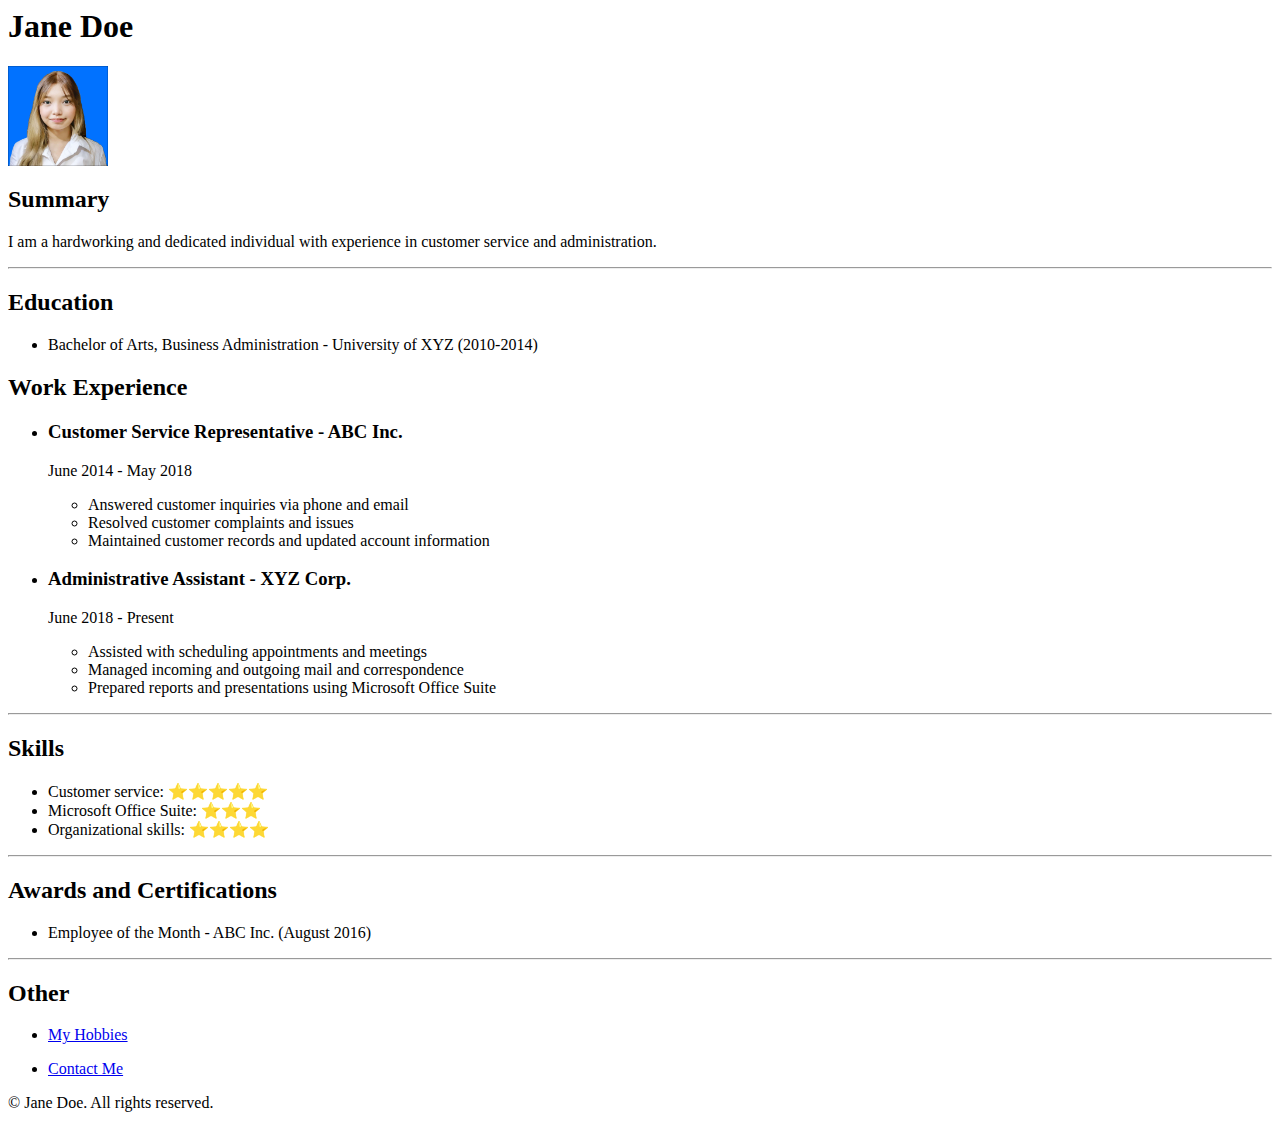
==== index.html @ 129b65f6 "Initial commit" ====
<html>
  <head>
    <title>Resume</title>
  </head>

  <body>
      <h1>Jane Doe</h1>
      <img src="ali.jpg" alt="Picture" width="100px">
      <h2>Summary</h2>
    <p>
      I am a hardworking and dedicated individual with experience in customer
      service and administration.
    </p>
    <hr>
      <h2>Education</h2>
    <p>
      <ul>
        <li>
        Bachelor of Arts, Business Administration - University of XYZ (2010-2014)
        </li>
      </ul>
    </p>
      <h2>Work Experience</h2>
      <ul>
        <li>
          <h3>
            Customer Service Representative - ABC Inc.
          </h3>
          <p>June 2014 - May 2018</p>
          <ul>
            <li>Answered customer inquiries via phone and email</li>
            <li>Resolved customer complaints and issues</li>
            <li>Maintained customer records and updated account information</li>
          </ul>
      </ul>
      <ul>
        <li>
          <h3>
            Administrative Assistant - XYZ Corp.
          </h3>
          <p>June 2018 - Present</p>
          <ul>
            <li>Assisted with scheduling appointments and meetings</li>
            <li>Managed incoming and outgoing mail and correspondence</li>
            <li>Prepared reports and presentations using Microsoft Office Suite</li>
          </ul>
      </ul>
      <hr>
      <h2>Skills</h2>
      <ul>
        <li>Customer service: ⭐️⭐️⭐️⭐️⭐️</li>
        <li>Microsoft Office Suite: ⭐️⭐️⭐️</li>
        <li>Organizational skills: ⭐️⭐️⭐️⭐️</li>
      </ul>
      <hr>
      <h2>Awards and Certifications</h2>
      <ul>
        <li>Employee of the Month - ABC Inc. (August 2016)</li>
      </ul>
      <hr>
      <h2>Other</h2>
      <ul>
        <li>
          <a href="hobbies.html" target="_blank">My Hobbies</a>
        </li>
      </ul>
      <ul>
        <li>
          <a href="contact.html" target="_blank">Contact Me</a>
        </li>
      </ul>
      <p>© Jane Doe. All rights reserved.</p>
  </body>
</html>
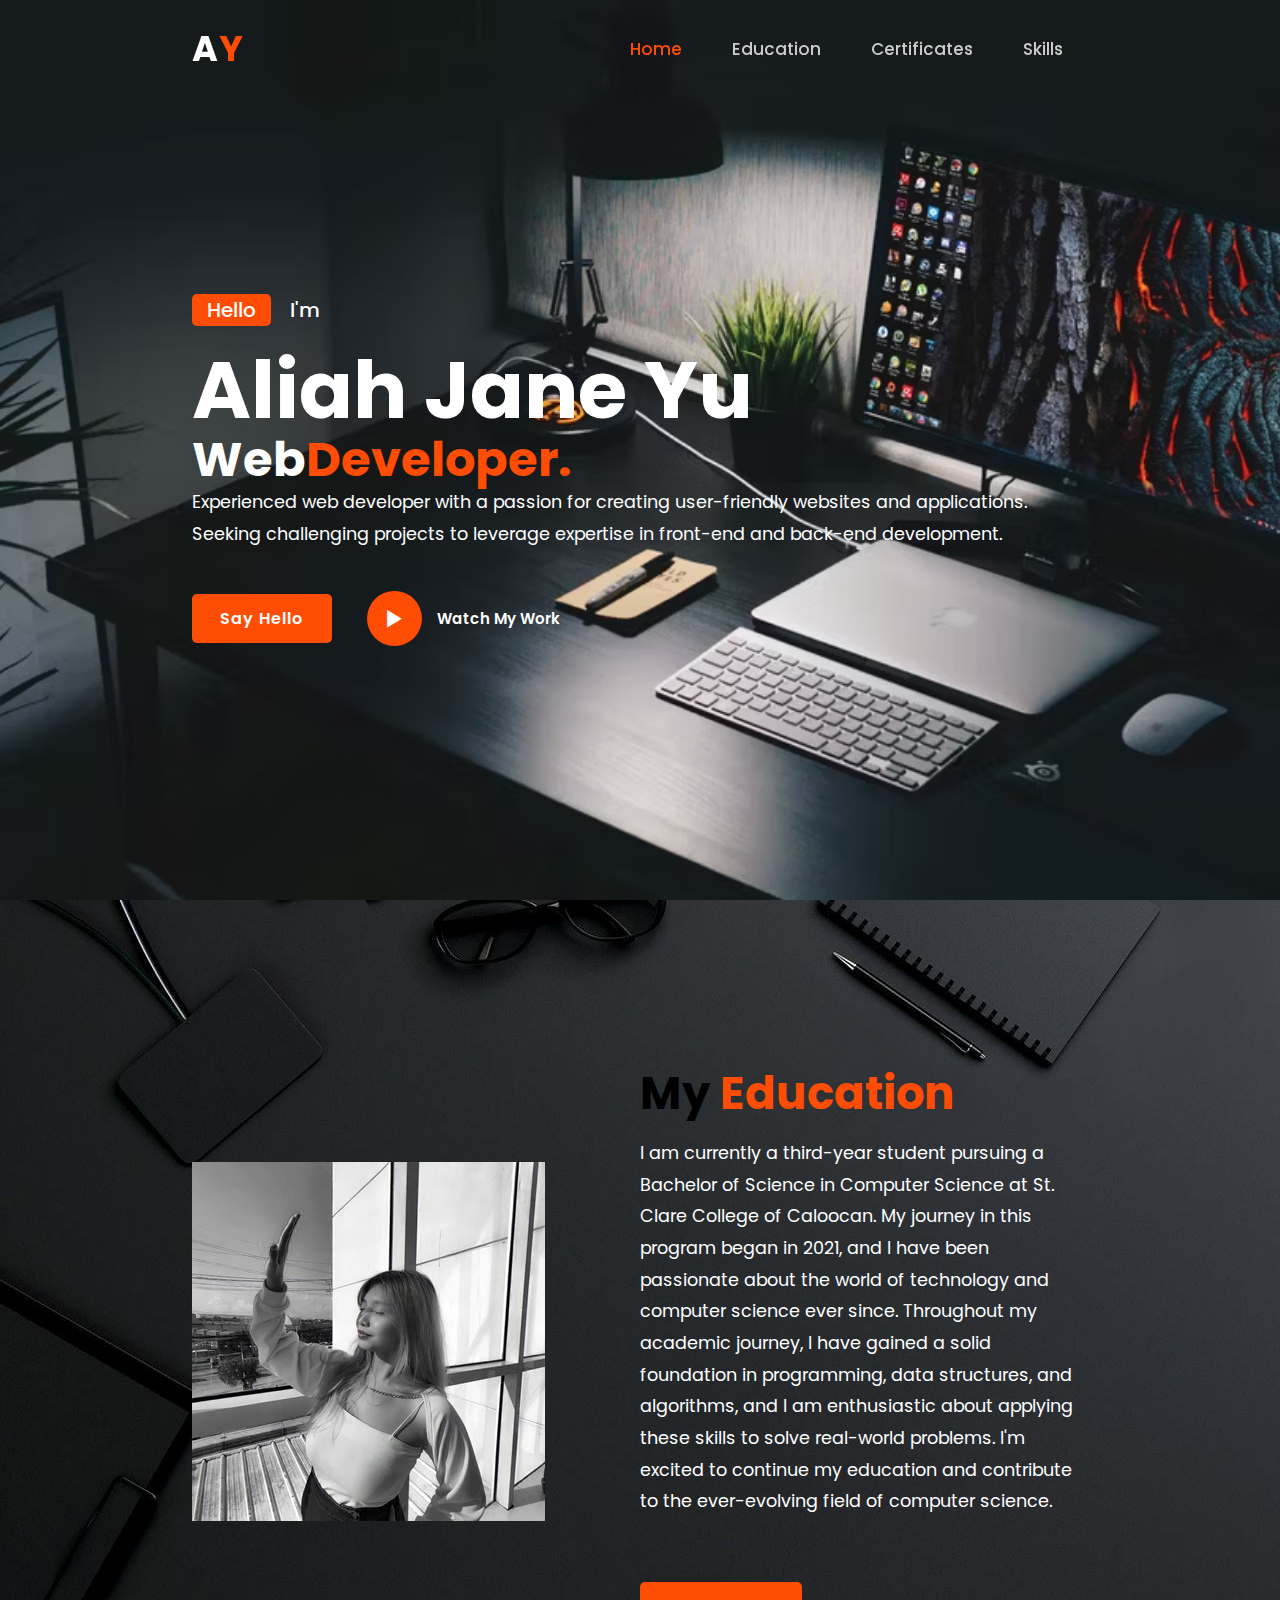
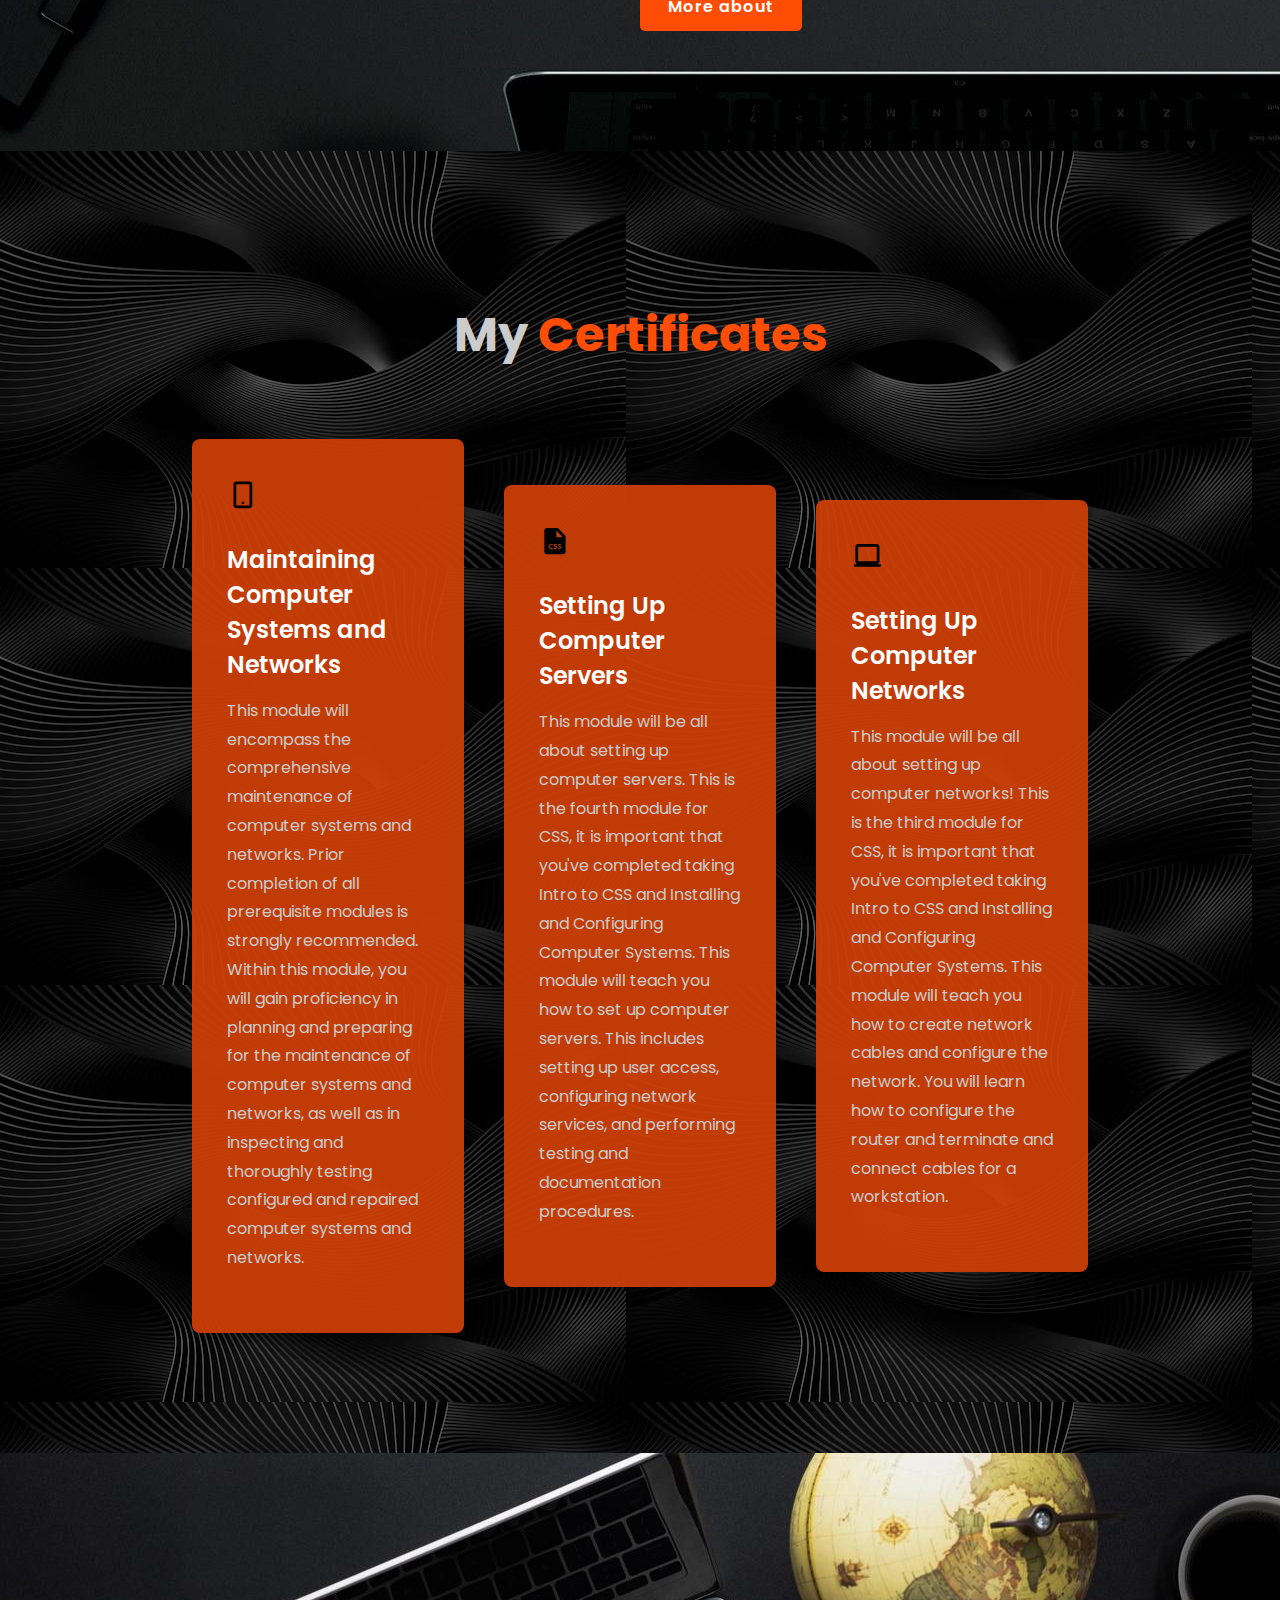
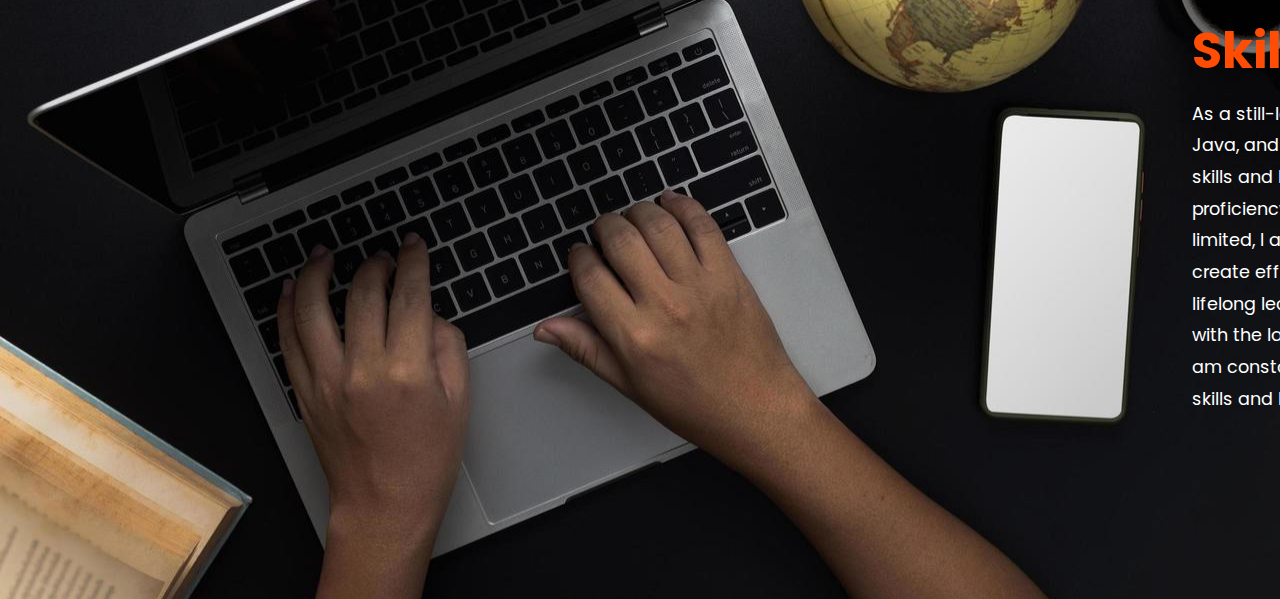
==== commit ff0198c1: "Initial commit" ====
--- a/index.html
+++ b/index.html
@@ -1,74 +1,144 @@
+<!DOCTYPE html>
 <html>
   <head>
-    <title>Resume</title>
+    <meta charset="UTF-8" />
+    <meta name="viewport" content="width=device-width, initial-scale=1.0" />
+    <title>My Portfolio | ALI</title>
+
+    <link rel="stylesheet" href="style.css" />
+    <link
+      rel="stylesheet"
+      href="https://unpkg.com/boxicons@latest/css/boxicons.min.css" />
+    <link rel="preconnect" href="https://fonts.googleapis.com" />
+    <link rel="preconnect" href="https://fonts.gstatic.com" crossorigin />
+    <link
+      href="https://fonts.googleapis.com/css2?family=Poppins:wght@100;200;300;400;500;600;700;800;900&display=swap"
+      rel="stylesheet" />
   </head>
 
   <body>
-      <h1>Jane Doe</h1>
-      <img src="ali.jpg" alt="Picture" width="100px">
-      <h2>Summary</h2>
-    <p>
-      I am a hardworking and dedicated individual with experience in customer
-      service and administration.
-    </p>
-    <hr>
-      <h2>Education</h2>
-    <p>
-      <ul>
-        <li>
-        Bachelor of Arts, Business Administration - University of XYZ (2010-2014)
-        </li>
+    <header>
+      <a href="#" class="logo">A<span>Y</span></a>
+
+      <ul class="navlist">
+        <li><a href="#home" class="active">Home</a></li>
+        <li><a href="#education">Education</a></li>
+        <li><a href="#certificates">Certificates</a></li>
+        <li><a href="#skills">Skills</a></li>
       </ul>
-    </p>
-      <h2>Work Experience</h2>
-      <ul>
-        <li>
-          <h3>
-            Customer Service Representative - ABC Inc.
-          </h3>
-          <p>June 2014 - May 2018</p>
-          <ul>
-            <li>Answered customer inquiries via phone and email</li>
-            <li>Resolved customer complaints and issues</li>
-            <li>Maintained customer records and updated account information</li>
-          </ul>
-      </ul>
-      <ul>
-        <li>
-          <h3>
-            Administrative Assistant - XYZ Corp.
-          </h3>
-          <p>June 2018 - Present</p>
-          <ul>
-            <li>Assisted with scheduling appointments and meetings</li>
-            <li>Managed incoming and outgoing mail and correspondence</li>
-            <li>Prepared reports and presentations using Microsoft Office Suite</li>
-          </ul>
-      </ul>
-      <hr>
-      <h2>Skills</h2>
-      <ul>
-        <li>Customer service: ⭐️⭐️⭐️⭐️⭐️</li>
-        <li>Microsoft Office Suite: ⭐️⭐️⭐️</li>
-        <li>Organizational skills: ⭐️⭐️⭐️⭐️</li>
-      </ul>
-      <hr>
-      <h2>Awards and Certifications</h2>
-      <ul>
-        <li>Employee of the Month - ABC Inc. (August 2016)</li>
-      </ul>
-      <hr>
-      <h2>Other</h2>
-      <ul>
-        <li>
-          <a href="hobbies.html" target="_blank">My Hobbies</a>
-        </li>
-      </ul>
-      <ul>
-        <li>
-          <a href="contact.html" target="_blank">Contact Me</a>
-        </li>
-      </ul>
-      <p>© Jane Doe. All rights reserved.</p>
+
+      <div class="bx bx-menu" id="menu-icon"></div>
+    </header>
+    <section class="home" id="home">
+      <div class="home-text">
+        <div class="slide">
+          <span class="one">Hello</span>
+          <span class="two">I'm</span>
+        </div>
+        <h1>Aliah Jane Yu</h1>
+        <h3>Web<span>Developer.</span></h3>
+        <p>
+          Experienced web developer with a passion for creating user-friendly
+          websites and applications. Seeking challenging projects to leverage
+          expertise in front-end and back-end development.
+        </p>
+        <div class="button">
+          <a href="#" class="btn">Say Hello</a>
+          <a href="#" class="btn2"
+            ><span><i class="bx bx-play"></i></span>Watch My Work</a
+          >
+        </div>
+      </div>
+    </section>
+
+    <section class="education" id="education">
+      <div class="education-img">
+        <img src="Picture4.jpg" />
+      </div>
+      <div class="education-text">
+        <h2>My <span>Education</span></h2>
+        <p>
+          I am currently a third-year student pursuing a Bachelor of Science in
+          Computer Science at St. Clare College of Caloocan. My journey in this
+          program began in 2021, and I have been passionate about the world of
+          technology and computer science ever since. Throughout my academic
+          journey, I have gained a solid foundation in programming, data
+          structures, and algorithms, and I am enthusiastic about applying these
+          skills to solve real-world problems. I'm excited to continue my
+          education and contribute to the ever-evolving field of computer
+          science.
+        </p>
+        <a href="#" class="btn">More about</a>
+      </div>
+    </section>
+    <section class="certificate" id="certificates">
+      <div class="main-text">
+        <h2>My <span>Certificates</span></h2>
+      </div>
+      <div class="certificate-content">
+        <div class="box">
+          <div class="s-icons">
+            <i class="bx bx-mobile-alt"></i>
+          </div>
+          <h3>Maintaining Computer Systems and Networks</h3>
+          <p>
+            This module will encompass the comprehensive maintenance of computer
+            systems and networks. Prior completion of all prerequisite modules
+            is strongly recommended. Within this module, you will gain
+            proficiency in planning and preparing for the maintenance of
+            computer systems and networks, as well as in inspecting and
+            thoroughly testing configured and repaired computer systems and
+            networks.
+          </p>
+        </div>
+        <div class="box">
+          <div class="s-icons">
+            <i class="bx bxs-file-css"></i>
+          </div>
+          <h3>Setting Up Computer Servers</h3>
+          <p>
+            This module will be all about setting up computer servers. This is
+            the fourth module for CSS, it is important that you've completed
+            taking Intro to CSS and Installing and Configuring Computer Systems.
+            This module will teach you how to set up computer servers. This
+            includes setting up user access, configuring network services, and
+            performing testing and documentation procedures.
+          </p>
+        </div>
+        <div class="box">
+          <div class="s-icons">
+            <i class="bx bx-laptop"></i>
+          </div>
+          <h3>Setting Up Computer Networks</h3>
+          <p>
+            This module will be all about setting up computer networks! This is
+            the third module for CSS, it is important that you've completed
+            taking Intro to CSS and Installing and Configuring Computer Systems.
+            This module will teach you how to create network cables and
+            configure the network. You will learn how to configure the router
+            and terminate and connect cables for a workstation.
+          </p>
+        </div>
+      </div>
+    </section>
+    <section class="skills" id="skills">
+      <div class="skills-img">
+        <div class="skills-text">
+          <h2><span>Skills</span> & <span>Interest</span></h2>
+          <p>
+            As a still-learning programmer with a foundation in C, Java, and C#,
+            I have a strong interest in expanding my skills and knowledge in
+            programming. While my proficiency in these programming languages may
+            be limited, I am enthusiastic about developing my skills to create
+            efficient and innovative software solutions. As a lifelong learner,
+            I am committed to staying up-to-date with the latest trends and
+            techniques in the field, and I am constantly seeking out
+            opportunities to enhance my skills and knowledge.
+          </p>
+        </div>
+      </div>
+    </section>
+
+    <script src="script.js"></script>
   </body>
 </html>
--- a/style.css
+++ b/style.css
@@ -0,0 +1,280 @@
+*{
+    margin: 0;
+    padding: 0;
+    box-sizing: border-box;
+    font-family: 'Poppins', sans-serif;
+    text-decoration: none;
+    list-style: none;
+    scroll-behavior: smooth;
+
+}
+header{
+    position: fixed;
+    width: 100%;
+    top: 0;
+    right: 0;
+    z-index: 1000;
+    display: flex;
+    align-items: center;
+    justify-content: space-between;
+    background: transparent;
+    padding: 22px 15%;
+    border-bottom: 1px soid transparent;
+    transition: all .45s ease;
+}
+.logo{
+    color: #fff;
+    font-size: 35px;
+    font-weight: 700;
+    letter-spacing: 1px;
+}
+span{
+    color: #ff4d05;
+}
+.navlist{
+    display: flex;
+}
+.navlist a{
+    color: #ccc;
+    font-size: 17px;
+    font-weight: 500;
+    margin: 0 25px;
+    transition: all .45s ease;
+}
+.navlist a:hover {
+    color: #ff4d05;
+}
+.navlist a.active{
+    color: #ff4d05;
+}
+#menu-icon{
+    font-size: 35px;
+    color: #fff;
+    z-index: 10001;
+    cursor: pointer;
+    margin-left: 25px;
+    display: none;
+}
+section{
+    padding: 160px 15% 120px;
+}
+.home{
+    position: relative;
+    height: 100vh;
+    width: 100%;
+    background-image: url(bg1.avif);
+    background-size: cover;
+    background-position: center;
+    display: flex;
+    align-items: center;
+    justify-content: flex-start;
+    
+}
+.slide{
+    margin-bottom: 20px;
+}
+.one{
+    display: inline-block;
+    margin-right: 15px;
+    height: 32px;
+    padding: 0 15px;
+    line-height: 32px;
+    font-size: 20px;
+    font-weight: 500;
+    border-radius: 5px;
+    background: #ff4d05;
+    color: #fff;
+}
+.two{
+    display: inline-block;
+    color: #fff;
+    font-size: 20px;
+    font-weight: 500;
+}
+.home-text h1{
+    font-size: 5rem;
+    font-weight: 700;
+    color: #fff;
+    line-height: 1.1;
+    margin: 0,0, 8px;
+}
+.home-text h3{
+    color: #fff;
+    margin: 0,0, 35px;
+    font-size: 3rem;
+    font-weight: 700;
+    line-height: 1.1;
+}
+.home-text p{
+    color: #fff;
+    margin: 0,0, 35px;
+    font-size: 1.1rem;
+    line-height: 1.8;
+    margin-bottom: 40px;
+}
+.button{
+    display: inline-flex;
+    align-items: center;
+    justify-content: center;
+}
+.btn{
+    display: inline-block;
+    padding: 12px 28px;
+    background: #ff4d05;
+    border-radius: 5px;
+    color: #fff;
+    font-size: 1rem;
+    letter-spacing: 1px;
+    font-weight: 600;
+    transition: all .45s ease;
+}
+.btn:hover{
+    transform: scale(0.9);
+}
+.btn2{
+    display: inline-flex;
+    align-items: center;
+    justify-content: center;
+    color: #fff;
+    font-size: 15px;
+    font-weight: 600;
+    margin-left: 35px;
+}
+.btn2 span i{
+    height: 55px;
+    width: 55px;
+    background: #ff4d05;
+    color: #fff;
+    display:flex;
+    align-items: center;
+    justify-content: center;
+    font-size: 35px;
+    border-radius: 50%;
+    margin-right: 15px;
+    transition: all .45s ease;
+}
+.btn2 span i:hover{
+    transform: scale(1.1) translateY(5px);
+}
+
+.education-text h2{
+    font-size: 45px;
+    margin-right: 100px;
+    margin-bottom: 10px;
+}
+.education-text p{
+    font-size:1.1rem;
+    line-height: 1.8;
+    margin-bottom: 4rem;
+    color: #FFF;
+}
+header.sticky{
+    background: #212120;
+    border-bottom: 1px solid #fffbfb;
+    padding: 12px 15%;
+}
+.education{
+    display: grid;
+    grid-template-columns: repeat(2, 1fr);
+    align-items: center;
+    grid: 1.5rem;
+    background-image: url(bg2.jpg);
+}
+.education-img{
+    max-width: 530px;
+    height: auto;
+    width: 100%;
+    border-radius: 8px;
+}
+.certificate{
+    background-image: url(bg3.avif);
+}
+.main-text{
+    text-align: center;
+}
+.main-text p{
+    color: #ccc;
+    font-size: 15px;
+    margin-bottom: 15px;
+
+}
+.main-text h2{
+    font-size: 3rem;
+    line-height: 1;
+    color: #ccc;
+}
+.main-text h2{
+    font-size: 3rem;
+    line-height: 1;
+}
+
+.certificate-content{
+    display: grid;
+    grid-template-columns: repeat(auto-fit, minmax(250px, auto));
+    align-items: center;
+    gap: 2.5rem;
+    margin-top: 5rem;
+}
+.box{
+    background: #cd3f07f0;
+    padding: 35px 35px;
+    border-radius: 8px;
+    transition: all .45s ease;
+}
+.s-icons{
+    font-size: 32px;
+    margin-bottom: 20px;
+    
+
+}
+.box h3{
+    font-size: 24px;
+    font-weight: 600;
+    color: #fff;
+    margin-bottom: 15px;
+}
+.box p{
+    color: #ccc;
+    font-size: 1rem;
+    line-height: 1.8;
+    margin-bottom: 25px;
+}
+.box:hover{
+    transform: translateY(-8px);
+    cursor: pointer;
+}
+.skills{
+    
+    background-image: url(bg4.jpg);
+    
+}
+.skills h2{
+    font-size: 50px;
+    margin-right: 900px;
+    margin-bottom: 10px;
+    color: #fff;
+    margin-right: 100px;
+    margin-left: 200%;
+    width: 100%;
+}
+.skills p{
+    font-size:1.2rem 10px;
+    line-height: 1.8;
+    margin-bottom: 4rem;
+    color: #fff;
+    justify-content: left;
+    margin-left: 200%;
+    width: 100%;
+}
+.skills-img{
+    max-width: 500px;
+    height: auto;
+    width: 100%;
+    border-radius: 160px;
+}
+.skills-text p{
+    font-size:1.1rem;
+    line-height: 1.8;
+    margin-bottom: 4rem;
+}
+
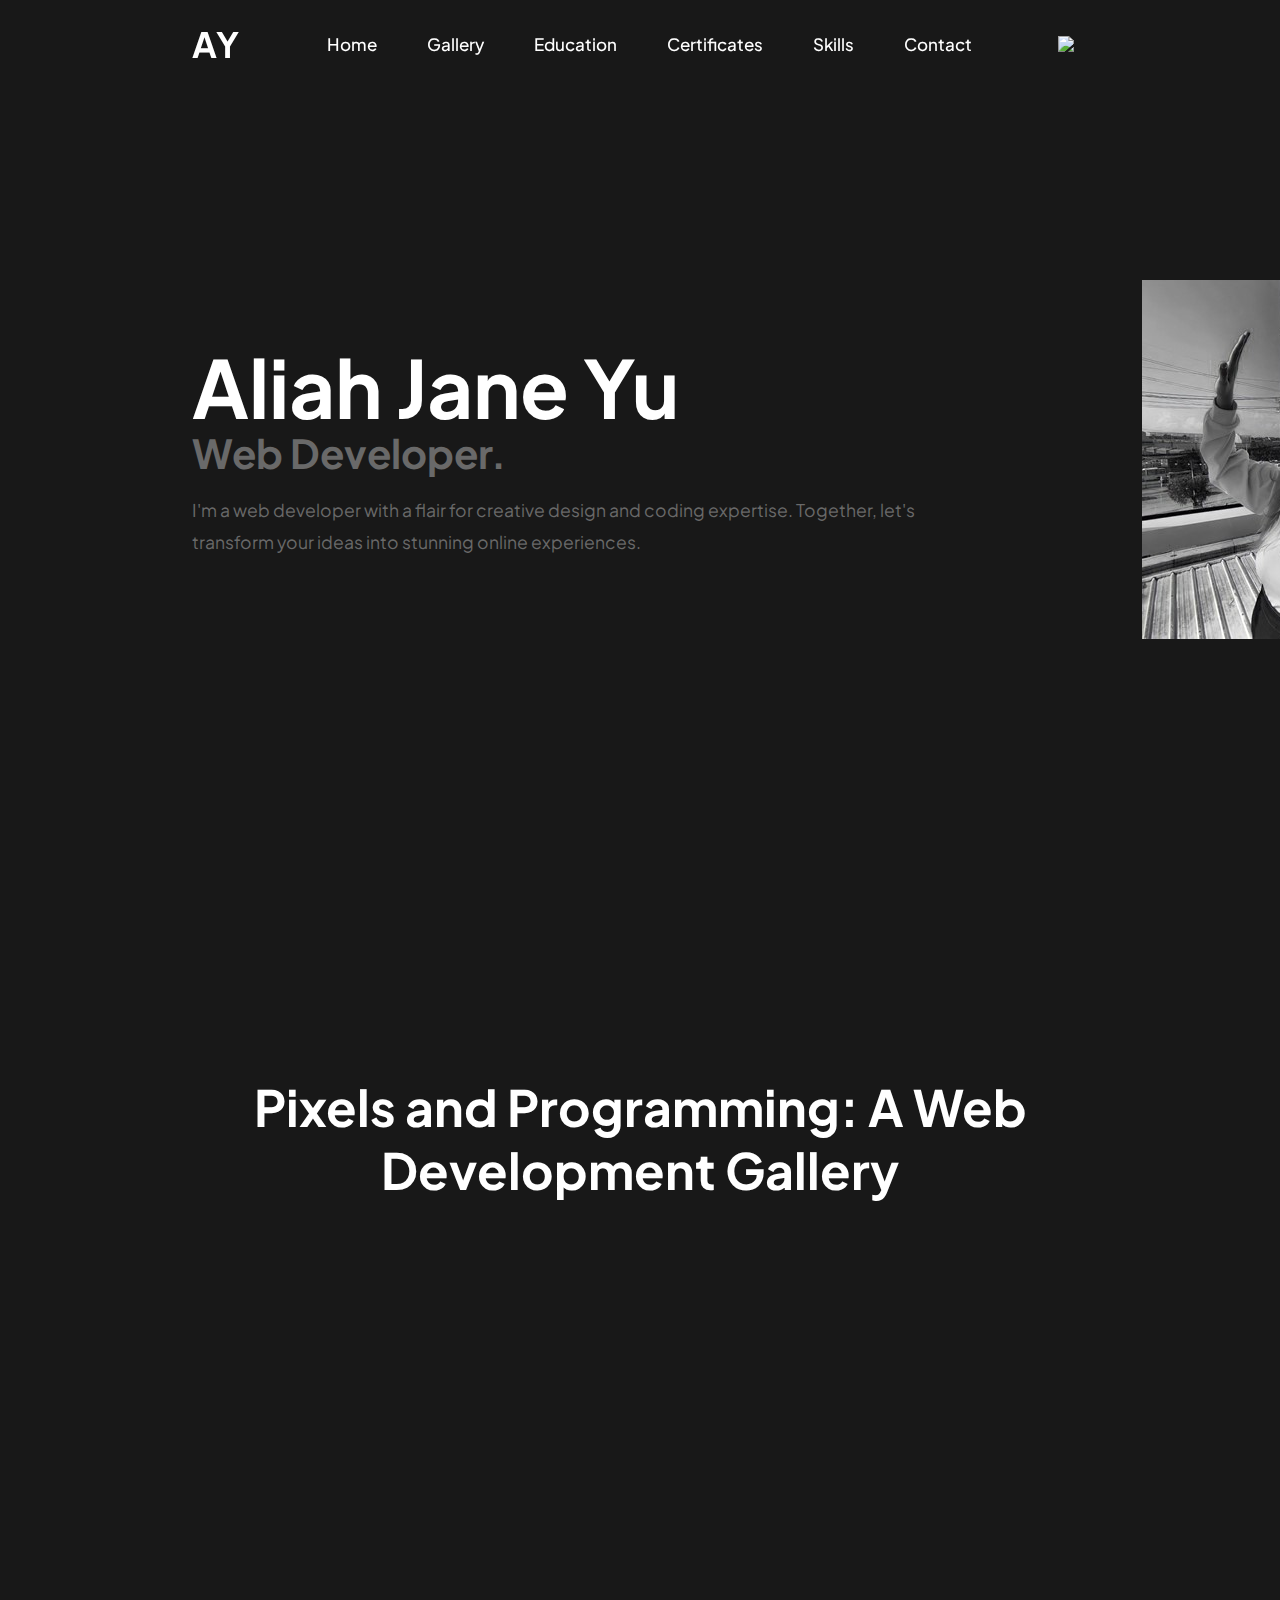
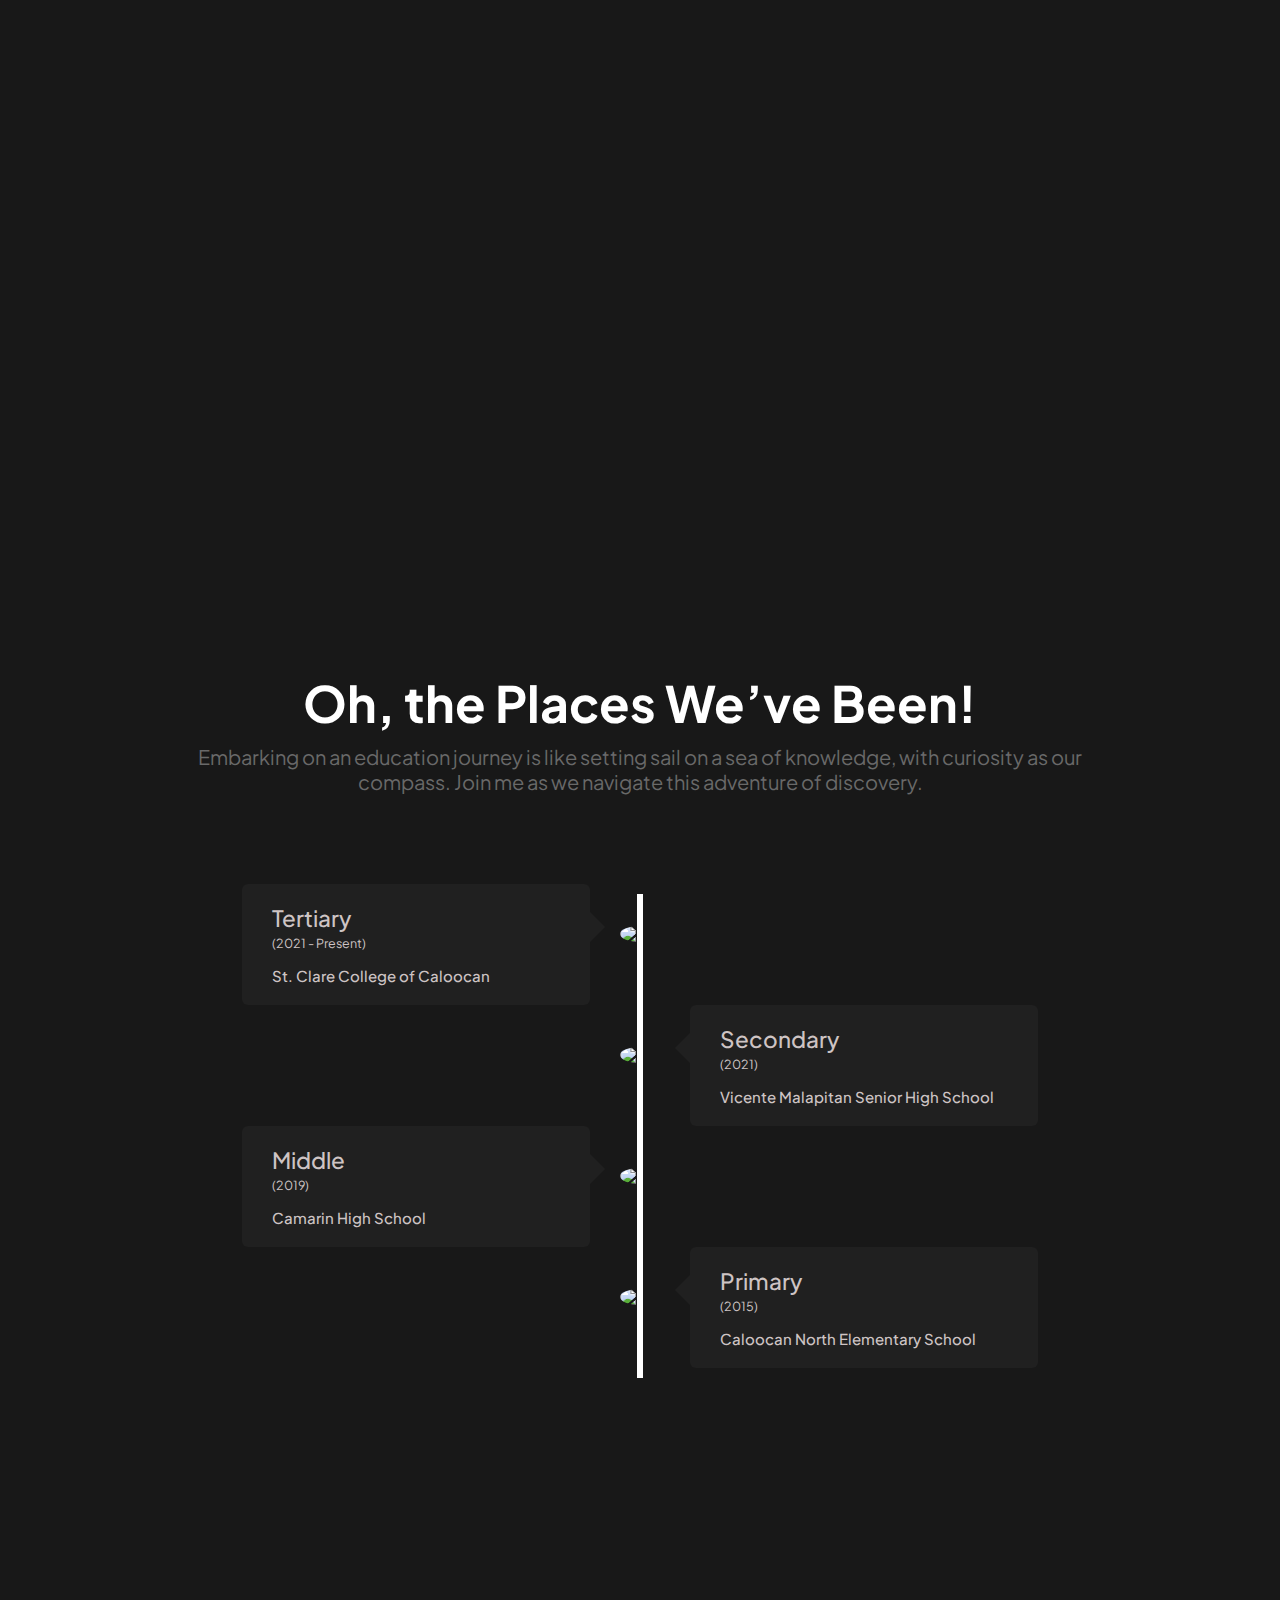
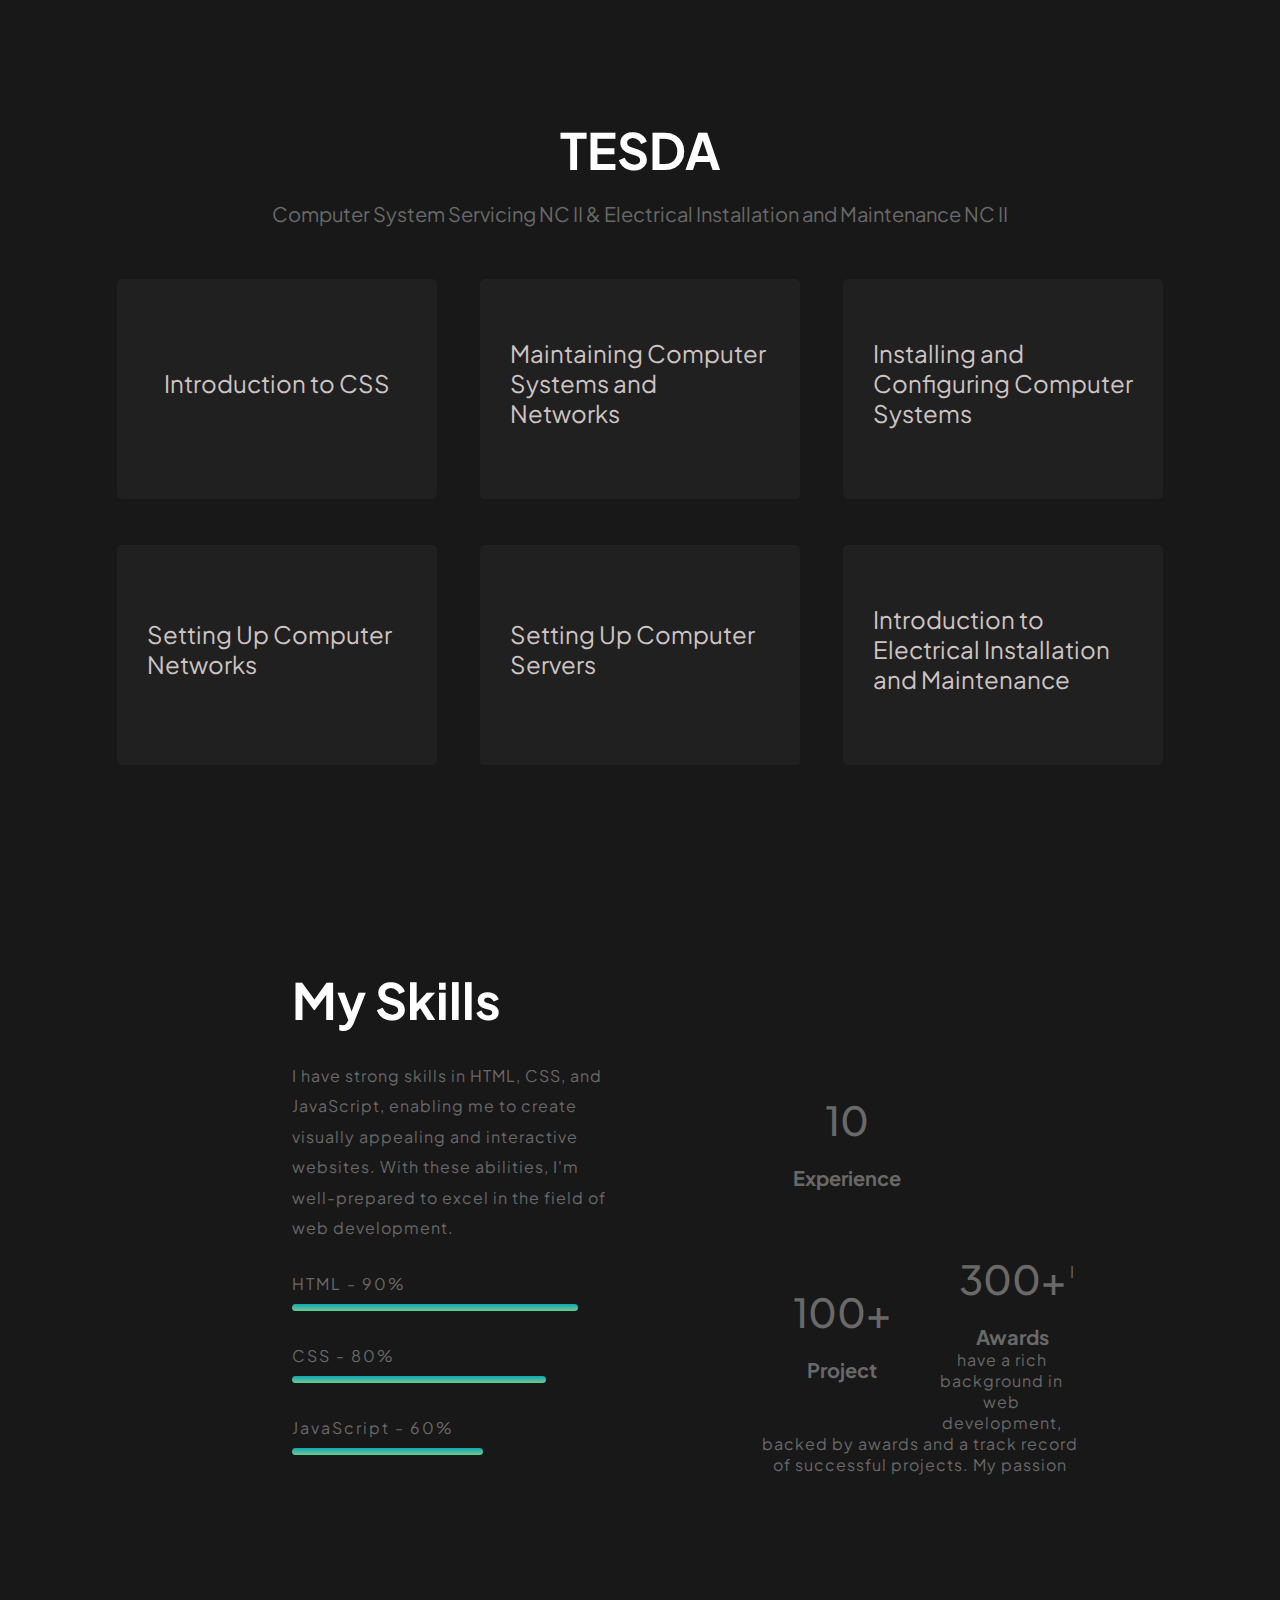
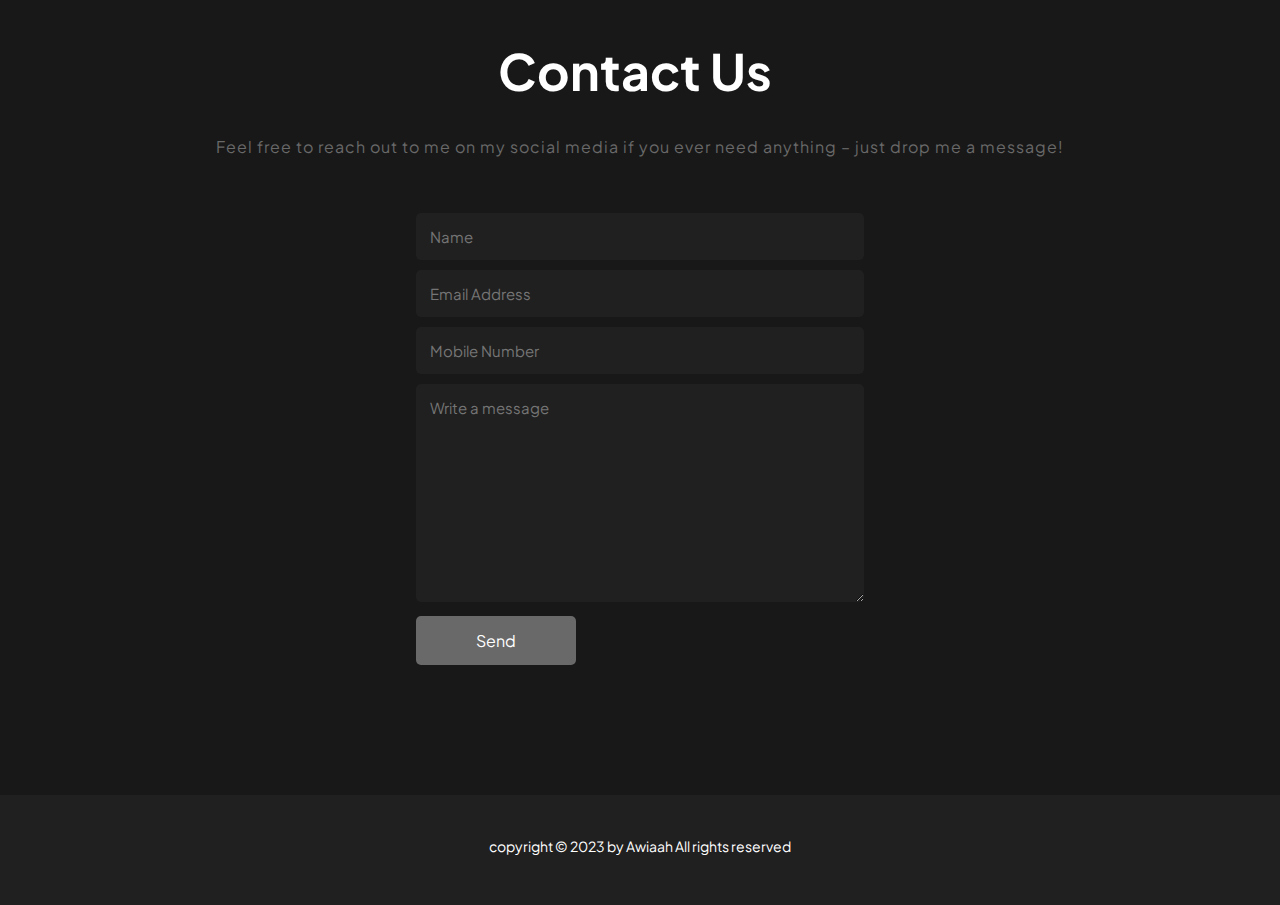
==== commit 2477ca92: "Add files via upload" ====
--- a/index.html
+++ b/index.html
@@ -6,139 +6,226 @@
     <title>My Portfolio | ALI</title>
 
     <link rel="stylesheet" href="style.css" />
-    <link
-      rel="stylesheet"
-      href="https://unpkg.com/boxicons@latest/css/boxicons.min.css" />
-    <link rel="preconnect" href="https://fonts.googleapis.com" />
-    <link rel="preconnect" href="https://fonts.gstatic.com" crossorigin />
-    <link
-      href="https://fonts.googleapis.com/css2?family=Poppins:wght@100;200;300;400;500;600;700;800;900&display=swap"
-      rel="stylesheet" />
+      
+    <link rel="preconnect" href="https://fonts.googleapis.com">
+      <link rel="preconnect" href="https://fonts.gstatic.com" crossorigin>
+      <link href="https://fonts.googleapis.com/css2?family=Plus+Jakarta+Sans:wght@200;300;400;500;600;700;800&display=swap" rel="stylesheet">
+      <link rel="stylesheet" href="https://cdnjs.cloudflare.com/ajax/libs/font-awesome/6.4.2/css/all.min.css" integrity="sha512-z3gLpd7yknf1YoNbCzqRKc4qyor8gaKU1qmn+CShxbuBusANI9QpRohGBreCFkKxLhei6S9CQXFEbbKuqLg0DA==" crossorigin="anonymous" referrerpolicy="no-referrer" />
+      <link rel="stylesheet" href="https://cdn.jsdelivr.net/npm/bootstrap-icons@1.3.0/font/bootstrap-icons.css">
   </head>
 
   <body>
     <header>
+      <script src="script.js"></script>
       <a href="#" class="logo">A<span>Y</span></a>
-
       <ul class="navlist">
-        <li><a href="#home" class="active">Home</a></li>
+        <li><a href="#home">Home</a></li>
+        <li><a href="#gallery">Gallery</a></li>
         <li><a href="#education">Education</a></li>
         <li><a href="#certificates">Certificates</a></li>
         <li><a href="#skills">Skills</a></li>
+        <li><a href="#contact">Contact</a></li>
       </ul>
-
-      <div class="bx bx-menu" id="menu-icon"></div>
+      <img src="sun.png" id="icon">
+      <script>
+      const header = document.querySelector("header");
+      window.addEventListener("scroll", function() {
+      header.classList.toggle("sticky", window.scrollY > 100)
+      });
+    </script>
     </header>
+
     <section class="home" id="home">
-      <div class="home-text">
-        <div class="slide">
-          <span class="one">Hello</span>
-          <span class="two">I'm</span>
-        </div>
+        <div class="home-img">
+          <img src="Picture4.jpg">
+        </div>
+      
+        <div class="home-text">
+        
         <h1>Aliah Jane Yu</h1>
-        <h3>Web<span>Developer.</span></h3>
+        <h3>Web Developer.</h3>
         <p>
-          Experienced web developer with a passion for creating user-friendly
-          websites and applications. Seeking challenging projects to leverage
-          expertise in front-end and back-end development.
+          I'm a web developer with a flair for creative design and coding expertise. Together, let's transform your ideas into stunning online experiences.
         </p>
-        <div class="button">
-          <a href="#" class="btn">Say Hello</a>
-          <a href="#" class="btn2"
-            ><span><i class="bx bx-play"></i></span>Watch My Work</a
-          >
+
+        <div class="icons">
+          <a href="https://www.facebook.com/aliahjanebalbinyu/"><i class="fa-brands fa-square-facebook"></i></a>
+          <a href="https://github.com/awiaaahjane"><i class="fa-brands fa-github"></i></a>
+          <a href="https://www.linkedin.com/in/aliah-jane-yu-13119628a/"><i class="fa-brands fa-linkedin"></i></a>
+        </div>
+
+      </section>
+    
+    <section class="gallery" id="gallery">
+      <h2>Pixels and Programming: A Web Development Gallery</h2>
+      <div class="boxes">
+        <div class="photos">
+          <div class="img-box"><h3>Ash</h3></div>
+          <div class="img-box"><h3>Bella</h3></div>
+          <div class="img-box"><h3>Gojo</h3></div>
+          <div class="img-box"><h3>Rain</h3></div>
+          <div class="img-box"><h3>Hiro</h3></div>
+          <div class="img-box"><h3>Dizzy</h3></div>
+          <div class="img-box"><h3>Haru</h3></div>
+          <div class="img-box"><h3>Bulinggit</h3></div>
         </div>
       </div>
     </section>
 
     <section class="education" id="education">
-      <div class="education-img">
-        <img src="Picture4.jpg" />
-      </div>
       <div class="education-text">
-        <h2>My <span>Education</span></h2>
-        <p>
-          I am currently a third-year student pursuing a Bachelor of Science in
-          Computer Science at St. Clare College of Caloocan. My journey in this
-          program began in 2021, and I have been passionate about the world of
-          technology and computer science ever since. Throughout my academic
-          journey, I have gained a solid foundation in programming, data
-          structures, and algorithms, and I am enthusiastic about applying these
-          skills to solve real-world problems. I'm excited to continue my
-          education and contribute to the ever-evolving field of computer
-          science.
-        </p>
-        <a href="#" class="btn">More about</a>
-      </div>
-    </section>
+        <h2>Oh, the Places We’ve Been!</h2>
+        <p>Embarking on an education journey is like setting sail on a sea of knowledge, with curiosity as our compass. Join me as we navigate this adventure of discovery.</p>
+      </div>
+      <div class="timeline">
+        <div class="container left-container">
+          <img src="st.clarelogo.png">
+          <div class="text-box">
+            <h2>Tertiary</h2>
+            <small>(2021 - Present)</small>
+            <p>St. Clare College of Caloocan</p>
+            <span class="left-container-arrow"></span>
+          </div>
+        </div>
+
+        <div class="container right-container">
+          <img src="vmshslogo.jpg">
+          <div class="text-box">
+            <h2>Secondary </h2>
+            <small>(2021)</small>
+            <p>Vicente Malapitan Senior High School</p>
+            <span class="right-container-arrow"></span>
+          </div>
+        </div>
+        
+        <div class="container left-container">
+          <img src="chslogo.jpg">
+          <div class="text-box">
+            <h2>Middle</h2>
+            <small>(2019)</small>
+            <p>Camarin High School</p>
+            <span class="left-container-arrow"></span>
+          </div>
+        </div>
+        
+        <div class="container right-container">
+          <img src="cneslogo.jpg">
+          <div class="text-box">
+            <h2>Primary </h2>
+            <small>(2015)</small>
+            <p>Caloocan North Elementary School</p>
+            <span class="right-container-arrow"></span>
+          </div>
+        </div>
+      </div>
+    </section>
+
     <section class="certificate" id="certificates">
-      <div class="main-text">
-        <h2>My <span>Certificates</span></h2>
-      </div>
-      <div class="certificate-content">
-        <div class="box">
-          <div class="s-icons">
-            <i class="bx bx-mobile-alt"></i>
-          </div>
-          <h3>Maintaining Computer Systems and Networks</h3>
-          <p>
-            This module will encompass the comprehensive maintenance of computer
-            systems and networks. Prior completion of all prerequisite modules
-            is strongly recommended. Within this module, you will gain
-            proficiency in planning and preparing for the maintenance of
-            computer systems and networks, as well as in inspecting and
-            thoroughly testing configured and repaired computer systems and
-            networks.
-          </p>
-        </div>
-        <div class="box">
-          <div class="s-icons">
-            <i class="bx bxs-file-css"></i>
-          </div>
-          <h3>Setting Up Computer Servers</h3>
-          <p>
-            This module will be all about setting up computer servers. This is
-            the fourth module for CSS, it is important that you've completed
-            taking Intro to CSS and Installing and Configuring Computer Systems.
-            This module will teach you how to set up computer servers. This
-            includes setting up user access, configuring network services, and
-            performing testing and documentation procedures.
-          </p>
-        </div>
-        <div class="box">
-          <div class="s-icons">
-            <i class="bx bx-laptop"></i>
-          </div>
-          <h3>Setting Up Computer Networks</h3>
-          <p>
-            This module will be all about setting up computer networks! This is
-            the third module for CSS, it is important that you've completed
-            taking Intro to CSS and Installing and Configuring Computer Systems.
-            This module will teach you how to create network cables and
-            configure the network. You will learn how to configure the router
-            and terminate and connect cables for a workstation.
-          </p>
-        </div>
-      </div>
-    </section>
+      <div class="wrapper">
+        <h1>TESDA</h1>
+        <p>Computer System Servicing NC II & Electrical Installation and Maintenance NC II</p>
+
+        <div class="content-box">
+          <div class="card">
+            <h2>Introduction to CSS</h2>
+          </div>
+
+          <div class="card">
+            <h2>Maintaining Computer Systems and Networks</h2>
+          </div>
+
+          <div class="card">
+            <h2>Installing and Configuring Computer Systems</h2>
+          </div>
+
+          <div class="card">
+            <h2>Setting Up Computer Networks</h2>
+          </div>
+
+          <div class="card">
+            <h2>Setting Up Computer Servers</h2>
+          </div>
+          
+          <div class="card">
+            <h2>Introduction to Electrical Installation and Maintenance</h2>
+          </div>
+
+        </div>
+      </div>
+    </section>
+
     <section class="skills" id="skills">
-      <div class="skills-img">
-        <div class="skills-text">
-          <h2><span>Skills</span> & <span>Interest</span></h2>
-          <p>
-            As a still-learning programmer with a foundation in C, Java, and C#,
-            I have a strong interest in expanding my skills and knowledge in
-            programming. While my proficiency in these programming languages may
-            be limited, I am enthusiastic about developing my skills to create
-            efficient and innovative software solutions. As a lifelong learner,
-            I am committed to staying up-to-date with the latest trends and
-            techniques in the field, and I am constantly seeking out
-            opportunities to enhance my skills and knowledge.
-          </p>
-        </div>
-      </div>
-    </section>
-
-    <script src="script.js"></script>
+      <div class="skills-info">
+        <h1 class="dash">My Skills <span></span></h1>
+        <div class="row">
+          <div class="left-items">
+            <p>I have strong skills in HTML, CSS, and JavaScript, enabling me to create visually appealing and interactive websites. With these abilities, I'm well-prepared to excel in the field of web development.</p>
+            <div class="percentage">
+              <h4>HTML - 90%</h4>
+              <span class="html"></span>
+              <h4>CSS - 80%</h4>
+              <span class="css"></span>
+              <h4>JavaScript - 60%</h4>
+              <span class="javascript"></span>
+            </div>
+          </div>
+          <div class="right-items">
+            <div class="part1">
+              <i class="fa-solid fa-briefcase"></i>
+              <h1>10</h1>
+              <p>Experience</p>
+            </div>
+            <div class="part2">
+              <i class="fa-regular fa-clone"></i>
+              <h1>100+</h1>
+              <p>Project</p>
+            </div>
+            <div class="part3">
+              <i class="fa-solid fa-trophy"></i>
+              <h1>300+</h1>
+              <p>Awards</p>
+          </div>
+          <div class="text">
+            <p>
+              I have a rich background in web development, backed by awards and a track record of successful projects. My passion for creating exceptional digital experiences drives me to excel in this field.</p>
+          </div>
+        </div>
+      </div>
+    </section>
+
+    <section class="footer">
+      <div class="footer-content">
+        <p>copyright © 2023 by Awiaah All rights reserved</p>
+      </div>
+    </section>
+
+    <section class="contact" id="contact">
+      <div class="contact-text">
+        <h2>Contact Us</h2>
+        <p>Feel free to reach out to me on my social media if you ever need anything – just drop me a message!</p>
+      </div>
+      <div class="contact-form">
+        <form action="">
+          <input type="name" placeholder="Name" required>
+          <input type="email" placeholder="Email Address" required>
+          <input type="email" placeholder="Mobile Number" required>
+          <textarea name="" id="" cols="35" rows="10" placeholder="Write a message" required></textarea>
+          <input type="submit" value="Send" class="submit" required>
+        </form>
+      </div>
+      
+    </section>
+    <script>
+      var icon = document.getElementById("icon");
+      icon.onclick = function(){
+        document.body.classList.toggle("light-theme");
+        if(document.body.classList.contains("light-theme")){
+          icon.src="moon.png";
+        }
+        else{
+          icon.src="sun.png";
+        }
+      }
+    </script>
   </body>
 </html>
--- a/style.css
+++ b/style.css
@@ -2,12 +2,28 @@
     margin: 0;
     padding: 0;
     box-sizing: border-box;
-    font-family: 'Poppins', sans-serif;
+    font-family: 'Plus Jakarta Sans', sans-serif;
     text-decoration: none;
     list-style: none;
-    scroll-behavior: smooth;
-
-}
+    scroll-behavior: smooth;   
+    position: relative;
+}
+:root{
+    /*darkmode*/
+    --background-color: #181818;
+    --text-color: #fff;
+    --third-color: #cec4c4;
+    --hover-color: #423d3d;
+    --form-color: #202020
+}
+    .light-theme{
+    /* lightmode */
+    --background-color: #fff;
+    --text-color: #181818;
+    --third-color: #cec4c4;
+    --hover-color: #cfcccc;
+    }
+
 header{
     position: fixed;
     width: 100%;
@@ -20,261 +36,569 @@
     background: transparent;
     padding: 22px 15%;
     border-bottom: 1px soid transparent;
-    transition: all .45s ease;
-}
+}
+
+/* JAVASCIPT*/
+
+header.sticky{
+    background: var(--background-color);
+    border-bottom: 1px solid var(--text-color);
+    padding: 12px 15%;
+}
+
+/* HEADER */
+
 .logo{
-    color: #fff;
+    color: var(--text-color);
     font-size: 35px;
     font-weight: 700;
     letter-spacing: 1px;
 }
-span{
-    color: #ff4d05;
-}
 .navlist{
     display: flex;
 }
 .navlist a{
-    color: #ccc;
+    color: var(--text-color);
     font-size: 17px;
     font-weight: 500;
     margin: 0 25px;
     transition: all .45s ease;
 }
 .navlist a:hover {
-    color: #ff4d05;
-}
-.navlist a.active{
-    color: #ff4d05;
-}
-#menu-icon{
-    font-size: 35px;
-    color: #fff;
-    z-index: 10001;
-    cursor: pointer;
-    margin-left: 25px;
-    display: none;
-}
+    color: var(--hover-color);
+}
+
+/* SECTIONS */
+
 section{
     padding: 160px 15% 120px;
-}
+    margin-bottom: -110px;
+}
+
+/* HOME SECTION  */
+
 .home{
-    position: relative;
     height: 100vh;
     width: 100%;
-    background-image: url(bg1.avif);
-    background-size: cover;
-    background-position: center;
-    display: flex;
-    align-items: center;
-    justify-content: flex-start;
-    
-}
-.slide{
-    margin-bottom: 20px;
-}
-.one{
-    display: inline-block;
-    margin-right: 15px;
-    height: 32px;
-    padding: 0 15px;
-    line-height: 32px;
-    font-size: 20px;
-    font-weight: 500;
-    border-radius: 5px;
-    background: #ff4d05;
-    color: #fff;
-}
-.two{
-    display: inline-block;
-    color: #fff;
-    font-size: 20px;
-    font-weight: 500;
+    background: var(--background-color);
+}
+.home-img{
+    margin-left: 950px;
+    margin-top: 120px;
 }
 .home-text h1{
     font-size: 5rem;
     font-weight: 700;
-    color: #fff;
+    margin-bottom: -500px;
+    margin-top: -300px;
+    color: var(--text-color);
     line-height: 1.1;
     margin: 0,0, 8px;
 }
 .home-text h3{
-    color: #fff;
-    margin: 0,0, 35px;
-    font-size: 3rem;
+    color: #696969;
+    margin: 0,0,35px;
+    font-size: 2.5rem;
     font-weight: 700;
+    margin-bottom: 8px;
     line-height: 1.1;
+    margin-top: 500px;
 }
 .home-text p{
-    color: #fff;
-    margin: 0,0, 35px;
+    color: 	#696969;
     font-size: 1.1rem;
     line-height: 1.8;
     margin-bottom: 40px;
-}
-.button{
-    display: inline-flex;
+    word-wrap: break-word;
+    width: 800px;
+    margin-top: 20px;
+}
+
+.icons a{
+    margin-right: 30px;
+    font-size: 30px;
+    color: #696969;
+}
+.icons a:hover{
+    color: var(--text-color);
+}
+
+/* EDUCATION SECTION */
+
+.education{
+    background: var(--background-color);
+}
+#education{
+    margin-bottom: -40px;
+}
+.timeline{
+    position: relative;
+    max-width: 1200px;
+    margin: 100px auto;
+}
+.container{
+    padding: 10px 50px;
+    position: relative;
+    width: 50%;
+}
+.text-box{
+    margin-top: -20px;
+    padding: 20px 30px;
+    background: #202020;
+    position: relative;
+    border-radius: 6px;
+    font-size: 15px;
+}
+.left-container{
+    left: 0%;
+}
+.right-container{
+    left: 50%;
+}
+.container img{
+    position: absolute;
+    width: 40px;
+    border-radius: 50%;
+    right: -20px;
+    top: 32px;
+    z-index: 10;
+}
+.right-container img{
+    left: -20px;
+}
+.timeline::after{
+    content: '';
+    position: absolute;
+    width: 6px;
+    height: 100%;
+    background: var(--text-color);
+    top: 0;
+    left: 50%;
+    margin-left: -3px;
+    z-index: 1;
+    animation: moveline 6s linear forwards;
+    animation-iteration-count: infinite;
+}
+@keyframes moveline{
+    0%{
+        height: 0; 
+    }
+    100%{
+        height: 100%;
+    }
+}
+.text-box h2{
+    font-weight: 500;
+    color: var(--third-color);
+}
+.text-box small{
+    display: inline-block;
+    margin-bottom: 15px;
+    color: var(--third-color);
+}
+.text-box p{
+    font-weight: 500;
+    color: var(--third-color);
+}
+.left-container-arrow{
+    height: 0;
+    width: 0;
+    position: absolute;
+    top: 28px;
+    z-index: 1;
+    border-top: 15px solid transparent;
+    border-bottom: 15px solid transparent;
+    border-left: 15px solid #202020;
+    right: -15px;
+}
+.right-container-arrow{
+    height: 0;
+    width: 0;
+    position: absolute;
+    top: 28px;
+    z-index: 1;
+    border-top: 15px solid transparent;
+    border-bottom: 15px solid transparent;
+    border-right: 15px solid #202020;
+    left: -15px;
+}
+.education-text h2{
+    font-size: 50px;
+    text-align: center;
+    color: var(--text-color);
+    margin-bottom: 10px;
+    
+}
+.education-text p{
+    font-size: 20px;
+    text-align: center;
+    color: #696969;
+}
+
+/* CERTIFICATE SECTION */
+
+.certificate{
+    background: var(--background-color);
+    margin-bottom: -100px;
+}
+.wrapper{
+    display: flex;
+    justify-content: content;
+    align-items: center;
+    flex-direction: column;
+    background: transparent;
+}
+.wrapper h1{
+    font-size: 50px;
+    color: var(--text-color);
+    margin-bottom: 20px;
+}
+.wrapper p{
+    font-size: 20px;
+    color: #696969;
+}
+.content-box{
+    display: flex;
+    justify-content: space-between;
+    flex-wrap: wrap;
+    width: 1000px;
+    margin-top: 30px;
+}
+.card{
+    min-height: 220px;
+    width: 320px;
+    padding: 30px;
+    border-radius: 5px;
+    display: flex;
+    flex-direction: column;
+    background: #202020;
+    margin: 23px -23px;
+    box-shadow: 0px 15 25px rgba(232, 225, 225, 0.2);
+    justify-content: center;
+    align-items: center;
+}
+.card h2{
+    color: var(--third-color);
+    margin-bottom: 12px;
+    font-weight: 400;
+}
+.card:hover h2{
+    font-weight: 500;
+    color: #202020;
+}
+.card:nth-child(1):hover{
+    background-image: linear-gradient(to right, rgba(15, 216, 223, 0.756), rgba(147, 222, 160, 0.851)), url('tesda1.png') ;
+    background-size: cover;
+}
+.card:nth-child(2):hover{
+    background-image: linear-gradient(to right, rgba(15, 216, 223, 0.756), rgba(147, 222, 160, 0.851)), url('tesda2.png');
+    background-size: cover;
+}
+.card:nth-child(3):hover{
+    background-image: linear-gradient(to right, rgba(15, 216, 223, 0.756), rgba(147, 222, 160, 0.851)), url('tesda3.png');
+    background-size: cover;
+}
+.card:nth-child(4):hover{
+    background-image: linear-gradient(to right, rgba(15, 216, 223, 0.756), rgba(147, 222, 160, 0.851)), url('tesda4.png');
+    background-size: cover;
+}
+.card:nth-child(5):hover{
+    background-image: linear-gradient(to right, rgba(15, 216, 223, 0.756), rgba(147, 222, 160, 0.851)), url('tesda5.png');
+    background-size: cover;
+}
+.card:nth-child(6):hover{
+    background-image: linear-gradient(to right, rgba(15, 216, 223, 0.756), rgba(147, 222, 160, 0.851)), url('tesda6.png');
+    background-size: cover;
+}
+
+/* GALLERY SECTION */
+
+.gallery{
+    background: var(--background-color);
     align-items: center;
     justify-content: center;
-}
-.btn{
-    display: inline-block;
-    padding: 12px 28px;
-    background: #ff4d05;
-    border-radius: 5px;
+    position: relative;
+}
+.img-box h3{
     color: #fff;
-    font-size: 1rem;
-    letter-spacing: 1px;
-    font-weight: 600;
-    transition: all .45s ease;
-}
-.btn:hover{
-    transform: scale(0.9);
-}
-.btn2{
-    display: inline-flex;
+    position: absolute;
+    bottom: 0;
+    left: 30px;
+    opacity: 0;
+    transition: bottom 0.5s, opacity 0.5s;
+    color: #181818;
+    font-size: 30px;
+}
+.boxes{
+    width: 100%;
+    height: 100vh;
+    background: var(--background-color);
+    display: flex;
     align-items: center;
     justify-content: center;
-    color: #fff;
-    font-size: 15px;
-    font-weight: 600;
-    margin-left: 35px;
-}
-.btn2 span i{
-    height: 55px;
-    width: 55px;
-    background: #ff4d05;
-    color: #fff;
-    display:flex;
+}
+.photos{
+    display: flex;
     align-items: center;
     justify-content: center;
-    font-size: 35px;
-    border-radius: 50%;
-    margin-right: 15px;
-    transition: all .45s ease;
-}
-.btn2 span i:hover{
-    transform: scale(1.1) translateY(5px);
-}
-
-.education-text h2{
-    font-size: 45px;
+    padding-top: -100%;
+}
+.img-box{
+    width: 200px;
+    height: 495px;
+    margin: 10px;
+    margin-bottom: 400px;
+    border-radius: 50px;
+    background: url(ash.jpg);
+    background-size: cover;
+    background-position: center;
+    transition: width 0.5s;
+
+}
+.img-box:nth-child(2){
+    background: url(bella.jpg);
+    background-size: cover;
+    background-position: center;
+}
+.img-box:nth-child(3){
+    background: url(gojo.jpg);
+    background-size: cover;
+    background-position: center;
+}
+.img-box:nth-child(4){
+    background: url(rain.jpg);
+    background-size: cover;
+    background-position: center;
+}
+.img-box:nth-child(5){
+    background: url(hiro.jpg);
+    background-size: cover;
+    background-position: center;
+}
+.img-box:nth-child(6){
+    background: url(dizzy.jpg);
+    background-size: cover;
+    background-position: center;
+}
+.img-box:nth-child(7){
+    background: url(haru.jpg);
+    background-size: cover;
+    background-position: center;
+}
+.img-box:nth-child(8){
+    background: url(bulinggit.jpg);
+    background-size: cover;
+    background-position: center;
+}
+.img-box:hover{
+    width: 320px;
+    cursor: pointer;
+}
+.gallery h2{
+    font-size: 50px;
+    text-align: center;
+    color: var(--text-color);
+    margin-top: 125px;
+}
+.img-box:hover h3{
+    opacity: 1;
+    bottom: 25px;
+
+}
+
+/* SKILLS SECTION */
+
+.skills{
+    background: var(--background-color);
+    margin-bottom: -100px;
+}
+.skills-info{
+    margin-left: 100px;
+    margin-right: 10px;
+}
+.skills-info .dash{
+    font-size: 50px;
+    color: var(--text-color);
+}
+.skills-info .dash span{
+    width: 40px;
+    height: 2px;
+}
+.skills-info .row{
+    display: flex;
+}
+.skills-info .row .left-items{
+    width: 50%;
+    margin-right: -100px;
+}
+.skills-info  .left-items p{
+    width: 100%;
+    margin-top: 30px;
     margin-right: 100px;
+    font-size: 16px;
+    font-weight: 400;
+    letter-spacing: 1px;
+    line-height: 1.9;
+    color: #696969;
+}
+.skills-info .percentage h4{
+    font-weight: 400;
+    letter-spacing: 2px;
+    margin-top: 30px;
+    color: #696969;
+}
+.skills-info .percentage .html{
+    width: 90%;
+    height: 7px;
+    border-radius: 5px;
+    background: linear-gradient(rgba(15, 216, 223, 0.756), rgba(147, 222, 160, 0.851));
+    display: inline-block
+}
+.skills-info .percentage .css{
+    width: 80%;
+    height: 7px;
+    border-radius: 5px;
+    background: linear-gradient(rgba(15, 216, 223, 0.756), rgba(147, 222, 160, 0.851));
+    display: inline-block
+}
+.skills-info .percentage .javascript{
+    width: 60%;
+    height: 7px;
+    border-radius: 5px;
+    background: linear-gradient(rgba(15, 216, 223, 0.756), rgba(147, 222, 160, 0.851));
+    display: inline-block
+}
+.skills-info .row .right-items{
+    width: 50%;
+    text-align: center;
+    margin-left: 250px;
+}
+.skills-info .right-items .part1{
+   float: left;
+   padding: 33px;
+}
+.skills-info .right-items .part1 i {
+    color: var(--text-color);
+    font-size: 30px;
+ }
+ .skills-info .right-items .part2{
+    float: left;
+    padding: 33px;
+ }
+ .skills-info .right-items .part2 i {
+    color: var(--text-color);
+     font-size: 30px;
+  }
+  .skills-info .right-items .part3{
+    float: left;
+    margin-left: 35px;
+ }
+ .skills-info .right-items .part3 i {
+    color: var(--text-color);
+    font-size: 30px;
+    margin-top: 35px;
+  }
+  .skills-info .right-items .part1 p, .part2 p, .part3 p{
+    font-size: 20px;
+    font-weight: 700;
+    margin-top: 20px;
+    color: #696969;
+ }
+ .skills-info .right-items .part1 h1, .part2 h1, .part3 h1{
+    font-size: 40px;
+    font-weight: 500;
+    margin-top: 30px;
+    color: #696969;
+ }
+ .text p{
+    color: #696969;
+    margin-right: -1px;
+    margin-bottom: -100px;
+    margin-top: 230px;
+    letter-spacing: 1px;
+    font-size: 16px;
+ }
+
+ /*FOOTER SECTION*/
+ 
+ .footer{
+    background: #202020;
+    padding: 40px;
+    position: absolute;
+    bottom: 0;
+    left: 0;
+    right: 0;
+ }
+ .footer-content{
+    display: flex;
+    align-items: center;
+    justify-content: center;
+    flex-direction: column;
+    text-align: center;
+    color: #fff;
+ }
+ .footer-content h3{
+    font-size: 1.8rem;
+    font-weight: 200;
+    line-height: 3rem;
+ }
+ .footer-content p{
+    font-size: 1.8rem;
+    max-width: 500px;
+    margin: 10px auto;
+    font-size: 14px;
+ }
+
+ /* CONTACT SECTION*/
+
+ #icon{
+    width: 30px;
+    cursor: pointer;
+ }
+ .contact{
+    background: var(--background-color);
+ }
+ .contact-text h2{
+    font-size: 50px;
+    color: var(--text-color);
+    text-align: center;
+    margin-right: 10px;
+ }
+ .contact-text p{
+    width: 100%;
+    margin-top: 30px;
+    margin-bottom: 50px;
+    text-align: center;
+    font-size: 16px;
+    font-weight: 400;
+    letter-spacing: 1px;
+    line-height: 1.9;
+    color: #696969;
+ }
+ .contact-form form{
+    position: relative;
+}
+.contact-form form input, form textarea{
+    width: 50%;
+    padding: 14px;
+    background: #202020;
+    color: var(--third-color);
+    font-size: 15px;
+    border: none;
+    outline: none;
+    border-radius: 5px;
     margin-bottom: 10px;
-}
-.education-text p{
-    font-size:1.1rem;
-    line-height: 1.8;
-    margin-bottom: 4rem;
-    color: #FFF;
-}
-header.sticky{
-    background: #212120;
-    border-bottom: 1px solid #fffbfb;
-    padding: 12px 15%;
-}
-.education{
-    display: grid;
-    grid-template-columns: repeat(2, 1fr);
-    align-items: center;
-    grid: 1.5rem;
-    background-image: url(bg2.jpg);
-}
-.education-img{
-    max-width: 530px;
-    height: auto;
-    width: 100%;
-    border-radius: 8px;
-}
-.certificate{
-    background-image: url(bg3.avif);
-}
-.main-text{
-    text-align: center;
-}
-.main-text p{
-    color: #ccc;
-    font-size: 15px;
-    margin-bottom: 15px;
-
-}
-.main-text h2{
-    font-size: 3rem;
-    line-height: 1;
-    color: #ccc;
-}
-.main-text h2{
-    font-size: 3rem;
-    line-height: 1;
-}
-
-.certificate-content{
-    display: grid;
-    grid-template-columns: repeat(auto-fit, minmax(250px, auto));
-    align-items: center;
-    gap: 2.5rem;
-    margin-top: 5rem;
-}
-.box{
-    background: #cd3f07f0;
-    padding: 35px 35px;
-    border-radius: 8px;
-    transition: all .45s ease;
-}
-.s-icons{
-    font-size: 32px;
-    margin-bottom: 20px;
+    margin-left: 25%;
+}
+.contact-form .submit{
+    display: inline-block;
+    font-size: 16px;
+    background: #696969;
+    color: var(--text-color);
+    width:160px;
+}
+.contact-form .submit:hover{
+    background: #423d3d;
     
-
-}
-.box h3{
-    font-size: 24px;
-    font-weight: 600;
-    color: #fff;
-    margin-bottom: 15px;
-}
-.box p{
-    color: #ccc;
-    font-size: 1rem;
-    line-height: 1.8;
-    margin-bottom: 25px;
-}
-.box:hover{
-    transform: translateY(-8px);
-    cursor: pointer;
-}
-.skills{
-    
-    background-image: url(bg4.jpg);
-    
-}
-.skills h2{
-    font-size: 50px;
-    margin-right: 900px;
-    margin-bottom: 10px;
-    color: #fff;
-    margin-right: 100px;
-    margin-left: 200%;
-    width: 100%;
-}
-.skills p{
-    font-size:1.2rem 10px;
-    line-height: 1.8;
-    margin-bottom: 4rem;
-    color: #fff;
-    justify-content: left;
-    margin-left: 200%;
-    width: 100%;
-}
-.skills-img{
-    max-width: 500px;
-    height: auto;
-    width: 100%;
-    border-radius: 160px;
-}
-.skills-text p{
-    font-size:1.1rem;
-    line-height: 1.8;
-    margin-bottom: 4rem;
-}
-
+}
+
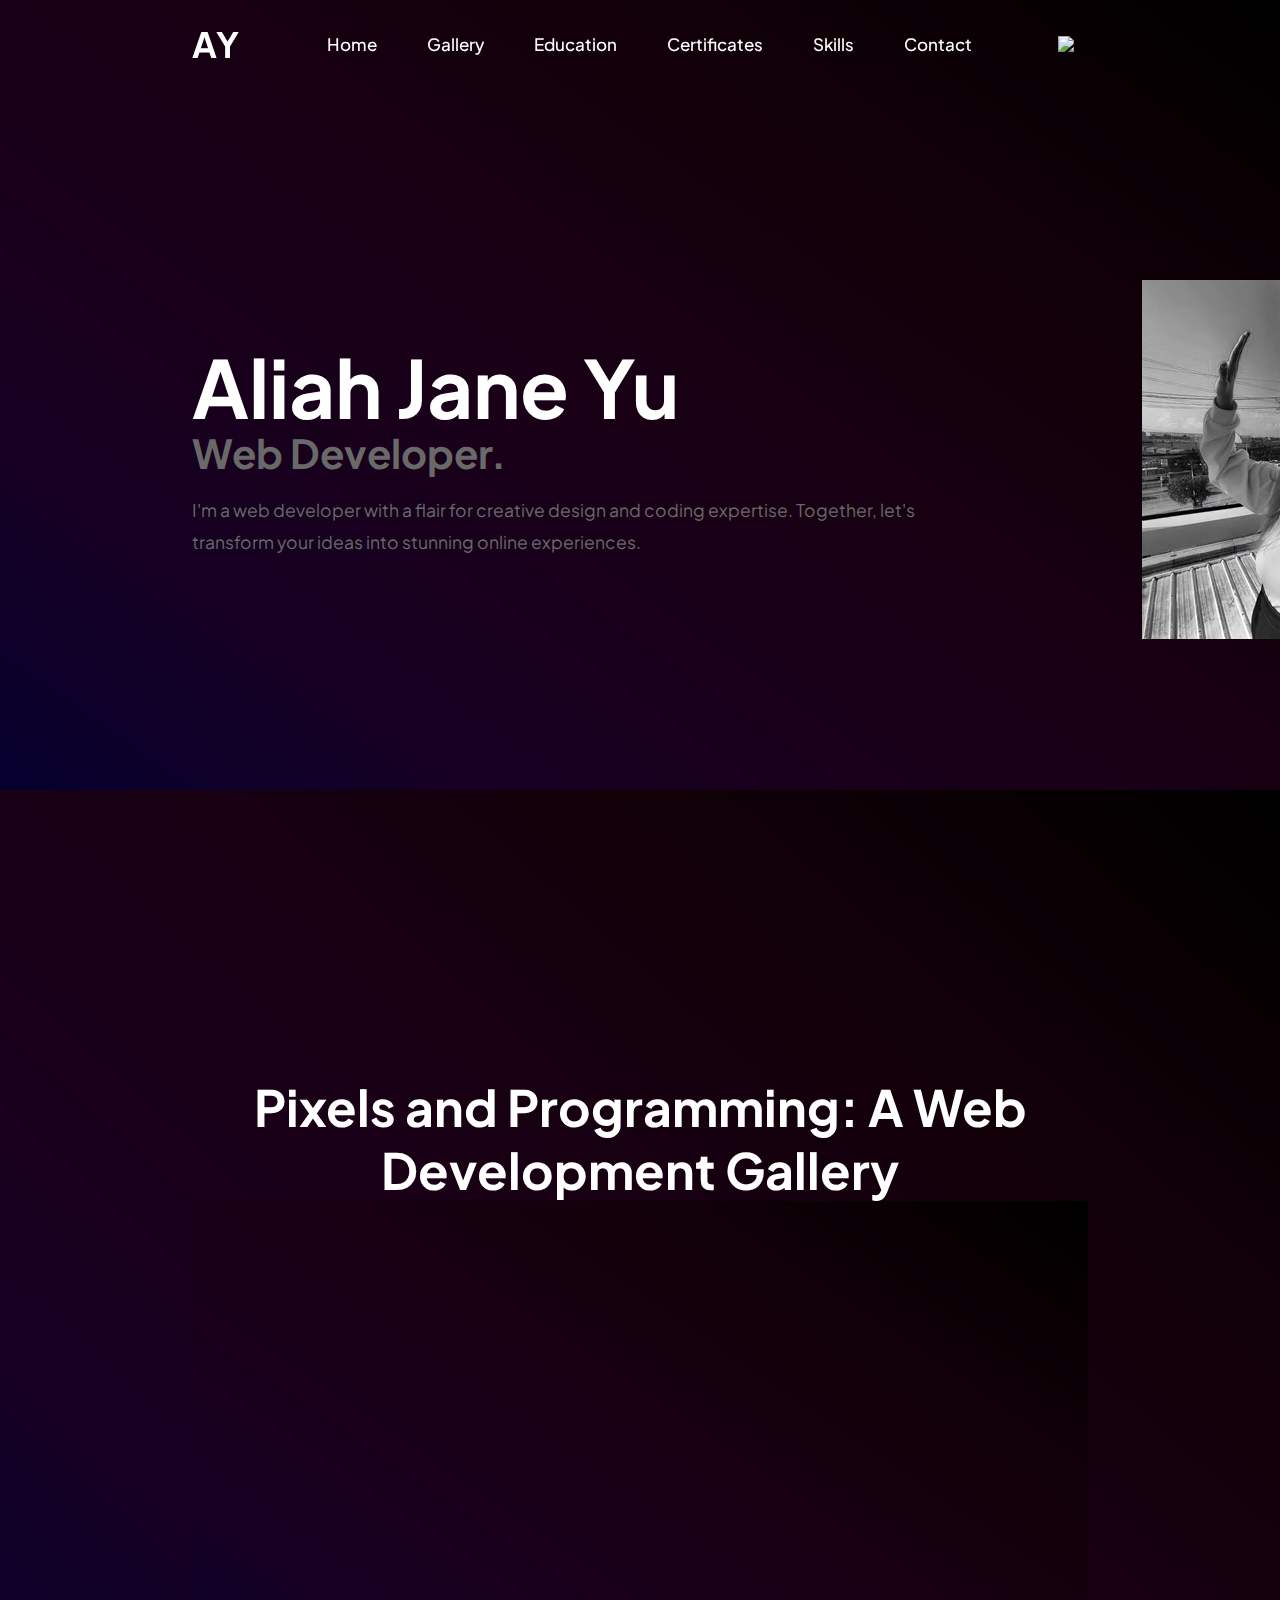
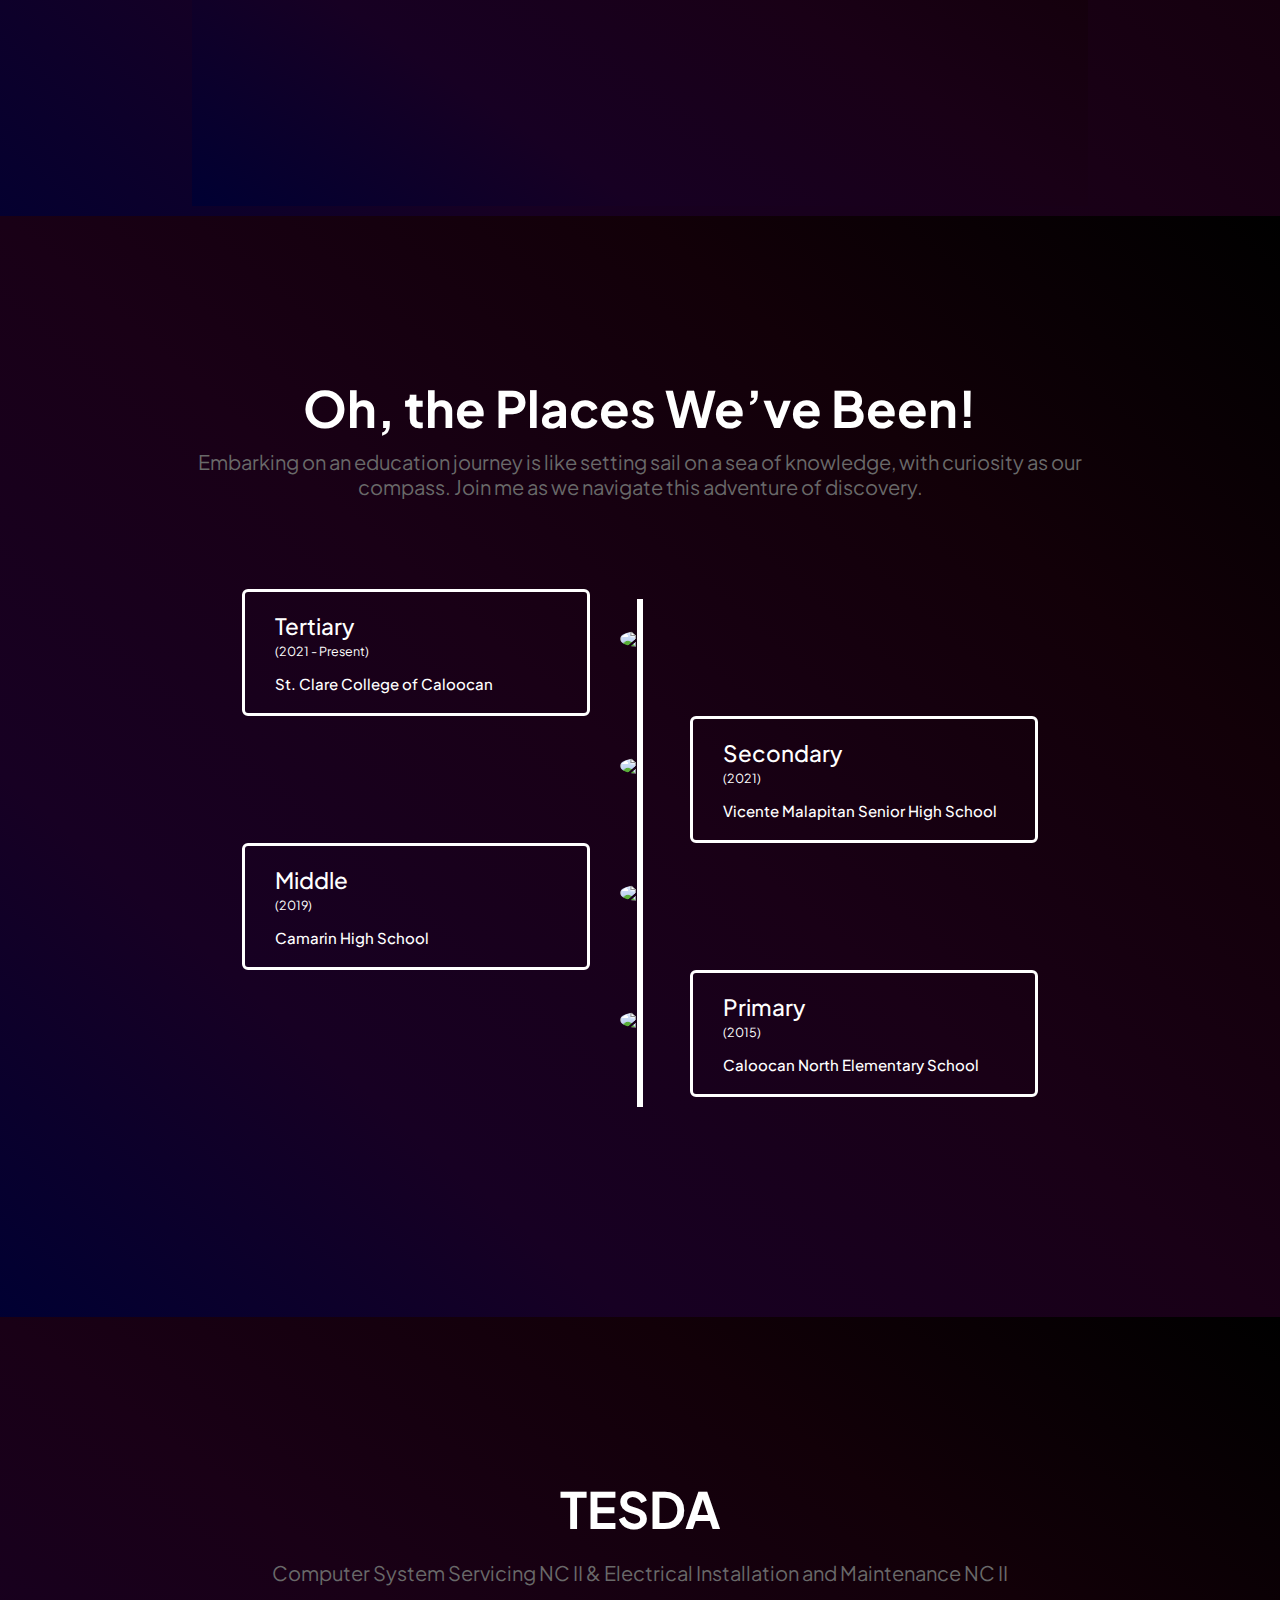
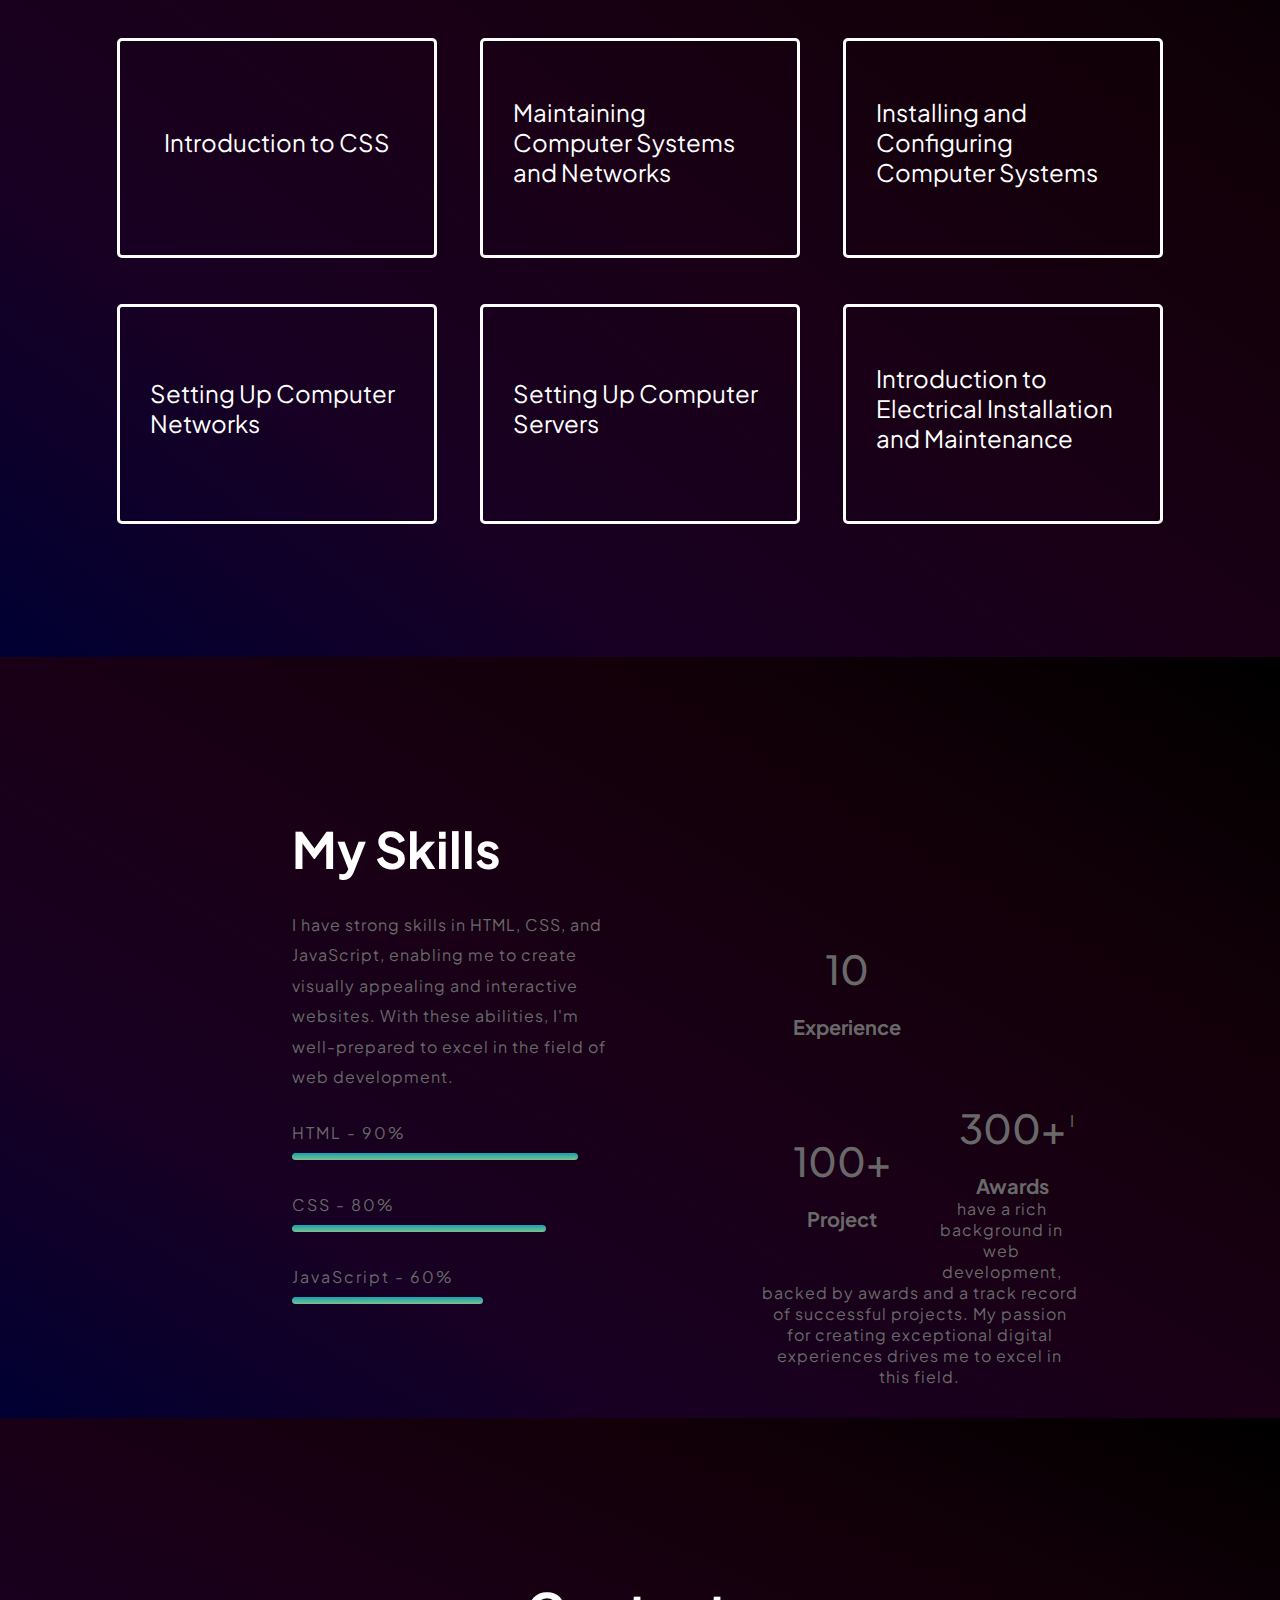
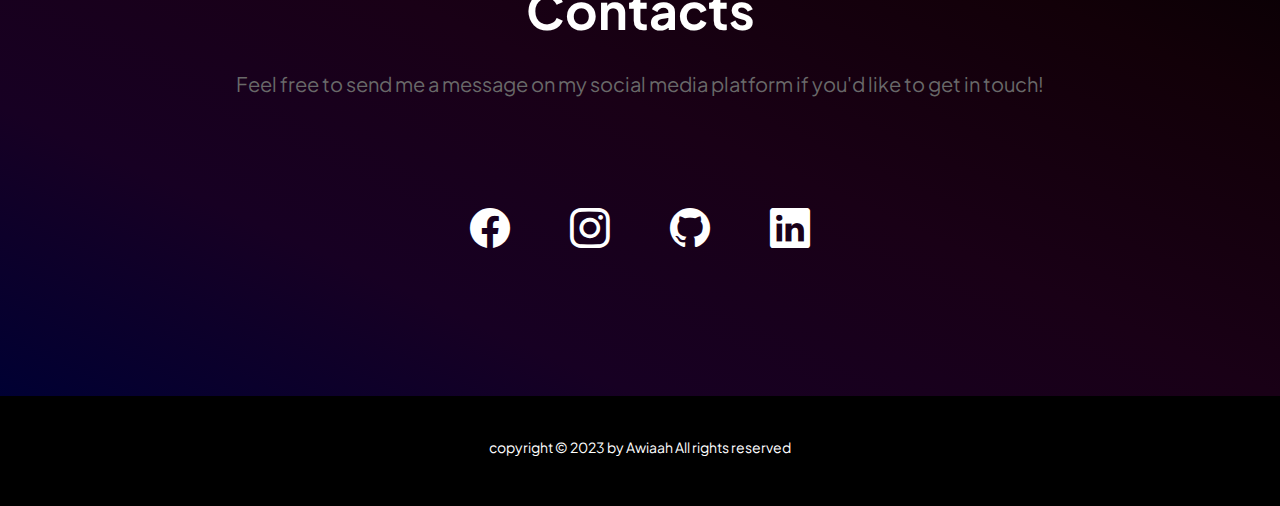
==== commit 7aa7403a: "Add files via upload" ====
--- a/index.html
+++ b/index.html
@@ -199,22 +199,37 @@
       </div>
     </section>
 
+    
     <section class="contact" id="contact">
-      <div class="contact-text">
-        <h2>Contact Us</h2>
-        <p>Feel free to reach out to me on my social media if you ever need anything – just drop me a message!</p>
-      </div>
-      <div class="contact-form">
-        <form action="">
-          <input type="name" placeholder="Name" required>
-          <input type="email" placeholder="Email Address" required>
-          <input type="email" placeholder="Mobile Number" required>
-          <textarea name="" id="" cols="35" rows="10" placeholder="Write a message" required></textarea>
-          <input type="submit" value="Send" class="submit" required>
-        </form>
-      </div>
-      
-    </section>
+      <h1>Contacts</h1>
+      <p>Feel free to send me a message on my social media platform if you'd like to get in touch!</p>
+      <ul class="contact-wrapper">
+        <li class="contact-icon">
+          <span class="tooltip">Facebook</span>
+          <a href="https://www.facebook.com/aliahjanebalbinyu/"><i class="bi bi-facebook"></i></a>
+        </li>
+
+        <li class="contact-icon">
+          <span class="tooltip">Instagram</span>
+          <a href="https://www.instagram.com/awiaaah_____/?hl=en"><i class="bi bi-instagram"></i></a>
+        </li>
+
+        <li class="contact-icon">
+          <span class="tooltip">Github</span>
+          <a href="https://github.com/awiaaahjane"><i class="bi bi-github"></i></a>
+        </li>
+
+        <li class="contact-icon">
+          <span class="tooltip">Linkedin</span>
+          <a href="https://www.linkedin.com/in/aliah-jane-yu-13119628a/"><i class="bi bi-linkedin"></i></a>
+        </li>
+      </ul>
+    </section>
+
+
+
+
+
     <script>
       var icon = document.getElementById("icon");
       icon.onclick = function(){
--- a/style.css
+++ b/style.css
@@ -10,18 +10,22 @@
 }
 :root{
     /*darkmode*/
-    --background-color: #181818;
+    --background-color: linear-gradient(to left bottom, #000000, #120008, #190016, #170023, #000033);
     --text-color: #fff;
-    --third-color: #cec4c4;
+    --third-color: #fff;
     --hover-color: #423d3d;
-    --form-color: #202020
+    --form-color: #202020;
+    --border: solid white;
+    --third-color-hover: #000000;
 }
     .light-theme{
     /* lightmode */
-    --background-color: #fff;
+    --background-color: linear-gradient(to right top, #ffffff, #f2f2f6, #e4e6ee, #d6dae5, #c6cedd);
     --text-color: #181818;
-    --third-color: #cec4c4;
+    --third-color: #000000;
     --hover-color: #cfcccc;
+    --border: solid black;
+    --third-color-hover: #fff;
     }
 
 header{
@@ -129,7 +133,7 @@
     background: var(--background-color);
 }
 #education{
-    margin-bottom: -40px;
+    margin-bottom: -10px;
 }
 .timeline{
     position: relative;
@@ -144,7 +148,8 @@
 .text-box{
     margin-top: -20px;
     padding: 20px 30px;
-    background: #202020;
+    background: transparent;
+    border: var(--border);
     position: relative;
     border-radius: 6px;
     font-size: 15px;
@@ -200,28 +205,7 @@
     font-weight: 500;
     color: var(--third-color);
 }
-.left-container-arrow{
-    height: 0;
-    width: 0;
-    position: absolute;
-    top: 28px;
-    z-index: 1;
-    border-top: 15px solid transparent;
-    border-bottom: 15px solid transparent;
-    border-left: 15px solid #202020;
-    right: -15px;
-}
-.right-container-arrow{
-    height: 0;
-    width: 0;
-    position: absolute;
-    top: 28px;
-    z-index: 1;
-    border-top: 15px solid transparent;
-    border-bottom: 15px solid transparent;
-    border-right: 15px solid #202020;
-    left: -15px;
-}
+
 .education-text h2{
     font-size: 50px;
     text-align: center;
@@ -239,7 +223,7 @@
 
 .certificate{
     background: var(--background-color);
-    margin-bottom: -100px;
+    margin-bottom: -10px;
 }
 .wrapper{
     display: flex;
@@ -271,11 +255,12 @@
     border-radius: 5px;
     display: flex;
     flex-direction: column;
-    background: #202020;
+    background: transparent;
     margin: 23px -23px;
     box-shadow: 0px 15 25px rgba(232, 225, 225, 0.2);
     justify-content: center;
     align-items: center;
+    border: var(--border);
 }
 .card h2{
     color: var(--third-color);
@@ -284,7 +269,7 @@
 }
 .card:hover h2{
     font-weight: 500;
-    color: #202020;
+    color: var(--third-color-hover);
 }
 .card:nth-child(1):hover{
     background-image: linear-gradient(to right, rgba(15, 216, 223, 0.756), rgba(147, 222, 160, 0.851)), url('tesda1.png') ;
@@ -331,7 +316,6 @@
 }
 .boxes{
     width: 100%;
-    height: 100vh;
     background: var(--background-color);
     display: flex;
     align-items: center;
@@ -341,13 +325,12 @@
     display: flex;
     align-items: center;
     justify-content: center;
-    padding-top: -100%;
 }
 .img-box{
     width: 200px;
     height: 495px;
     margin: 10px;
-    margin-bottom: 400px;
+    margin-bottom: 100px;
     border-radius: 50px;
     background: url(ash.jpg);
     background-size: cover;
@@ -410,7 +393,7 @@
 
 .skills{
     background: var(--background-color);
-    margin-bottom: -100px;
+    margin-bottom: -10px;
 }
 .skills-info{
     margin-left: 100px;
@@ -522,7 +505,7 @@
  /*FOOTER SECTION*/
  
  .footer{
-    background: #202020;
+    background: black;
     padding: 40px;
     position: absolute;
     bottom: 0;
@@ -581,11 +564,10 @@
 .contact-form form input, form textarea{
     width: 50%;
     padding: 14px;
-    background: #202020;
+    background: transparent;
     color: var(--third-color);
     font-size: 15px;
-    border: none;
-    outline: none;
+    border: var(--border);
     border-radius: 5px;
     margin-bottom: 10px;
     margin-left: 25%;
@@ -593,8 +575,9 @@
 .contact-form .submit{
     display: inline-block;
     font-size: 16px;
-    background: #696969;
-    color: var(--text-color);
+    background: transparent;
+    color: var(--text-color);
+    border-style: solid black;
     width:160px;
 }
 .contact-form .submit:hover{
@@ -602,3 +585,66 @@
     
 }
 
+/* CONTACT SECTION */
+
+.contact-wrapper{
+    display: inline-flex;
+    list-style: none;
+    display: flex;
+    justify-content: center;
+    align-items: center;
+}
+.contact-icon a{
+    color: var(--text-color);
+}
+.contact-icon a:hover{
+    color: var(--hover-color);
+}
+
+.contact-wrapper .contact-icon{
+    position: relative;
+    border-radius: 5%;
+    padding: 40px;
+    margin: 10px;
+    width: 50px;
+    height: 50px;
+    font-size: 40px;
+    display: flex;
+    justify-content: center;
+    align-items: center;
+    flex-direction: column; 
+    cursor: pointer;
+    transition: all 0.2s cubic-bezier(0.68,-0.55, 0.265, 1.55);
+}
+.contact-wrapper .tooltip{
+    position: absolute;
+    top: 0;
+    font-size: 20px;
+    color: var(--third-color);
+    padding: 5px 8px;
+    border-radius: 5px;
+    opacity: 0;
+    pointer-events: none;
+    transition: all 0.3s cubic-bezier(0.68,-0.55, 0.265, 1.55);
+}
+.contact-wrapper .contact-icon:hover .tooltip{
+    top: -45px;
+    opacity: 1;
+    visibility: visible;
+    pointer-events: auto;
+}
+.contact h1{
+    color: var(--text-color);
+    text-align: center;
+    font-size: 50px;
+    margin-bottom: 30px;
+}
+.contact p{
+    color: #696969;
+    text-align: center;
+    font-size: 20px;
+    margin-bottom: 80px;
+}
+
+
+
